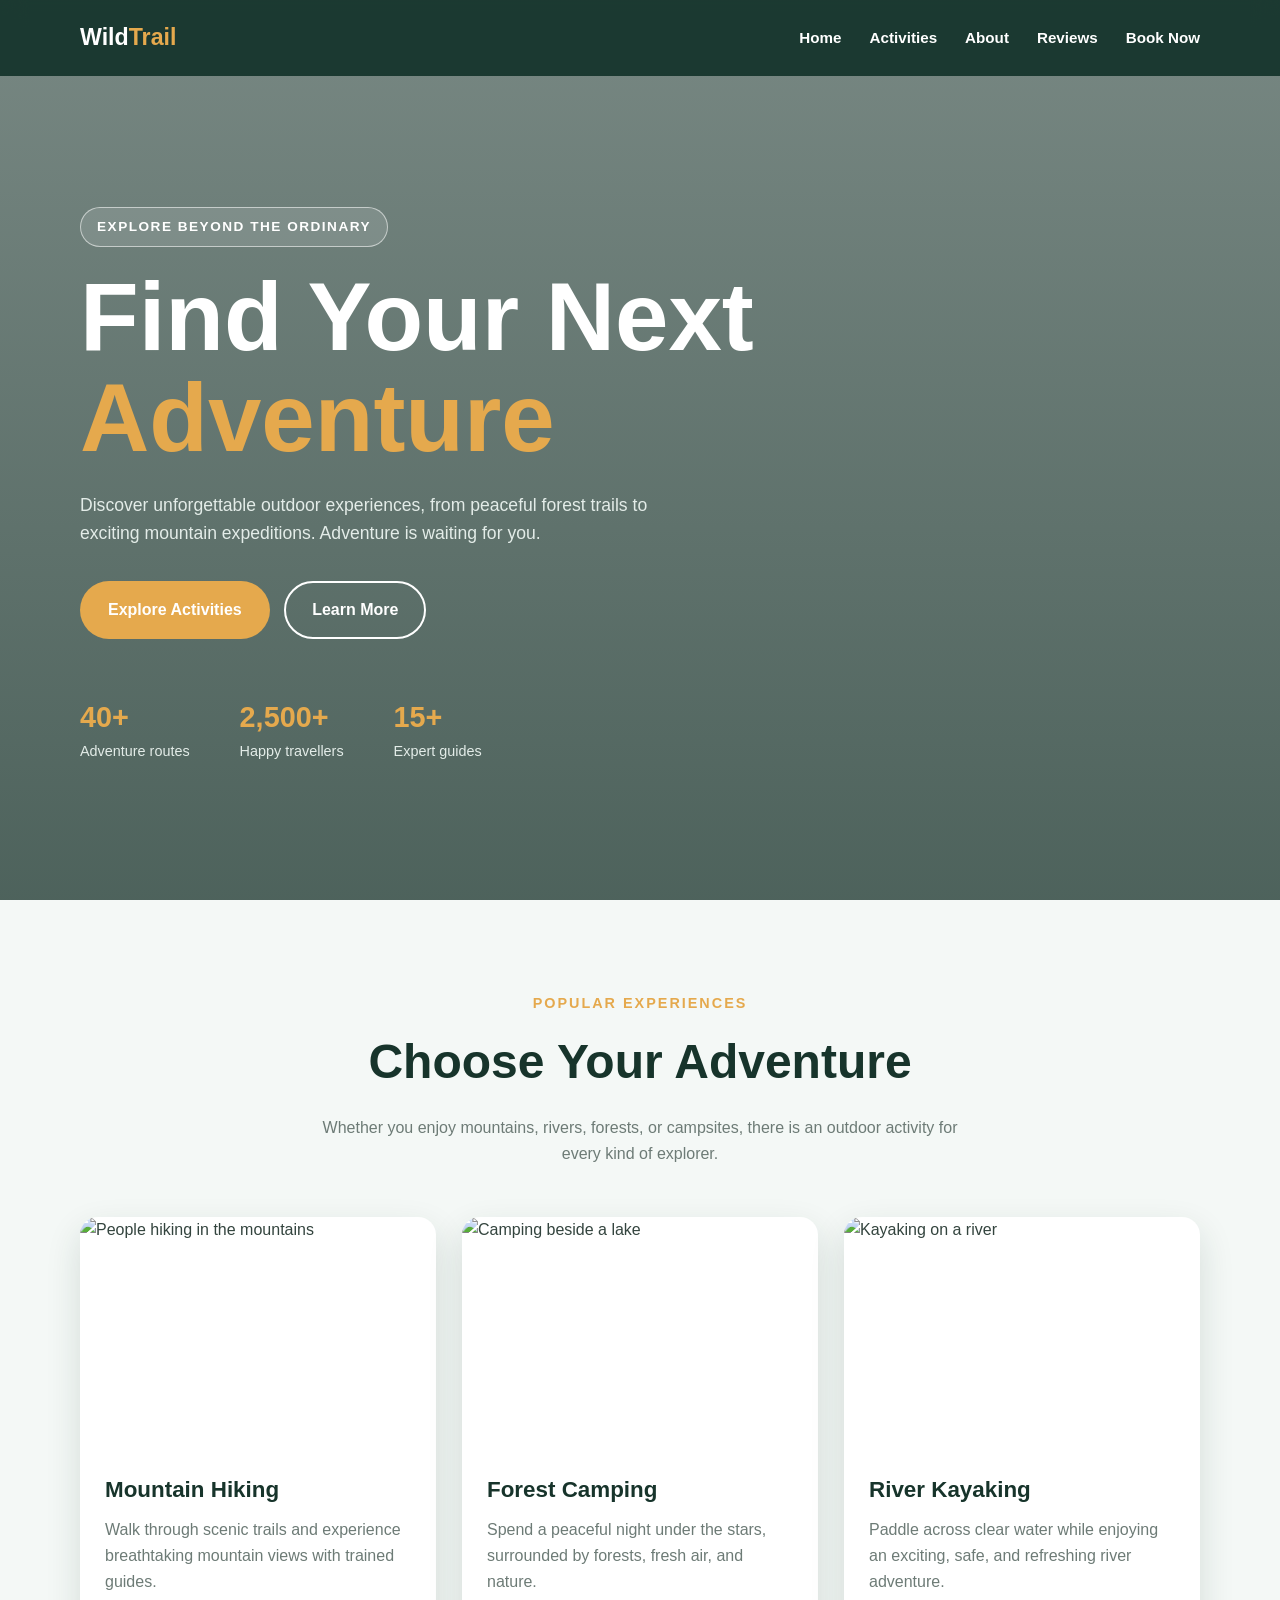
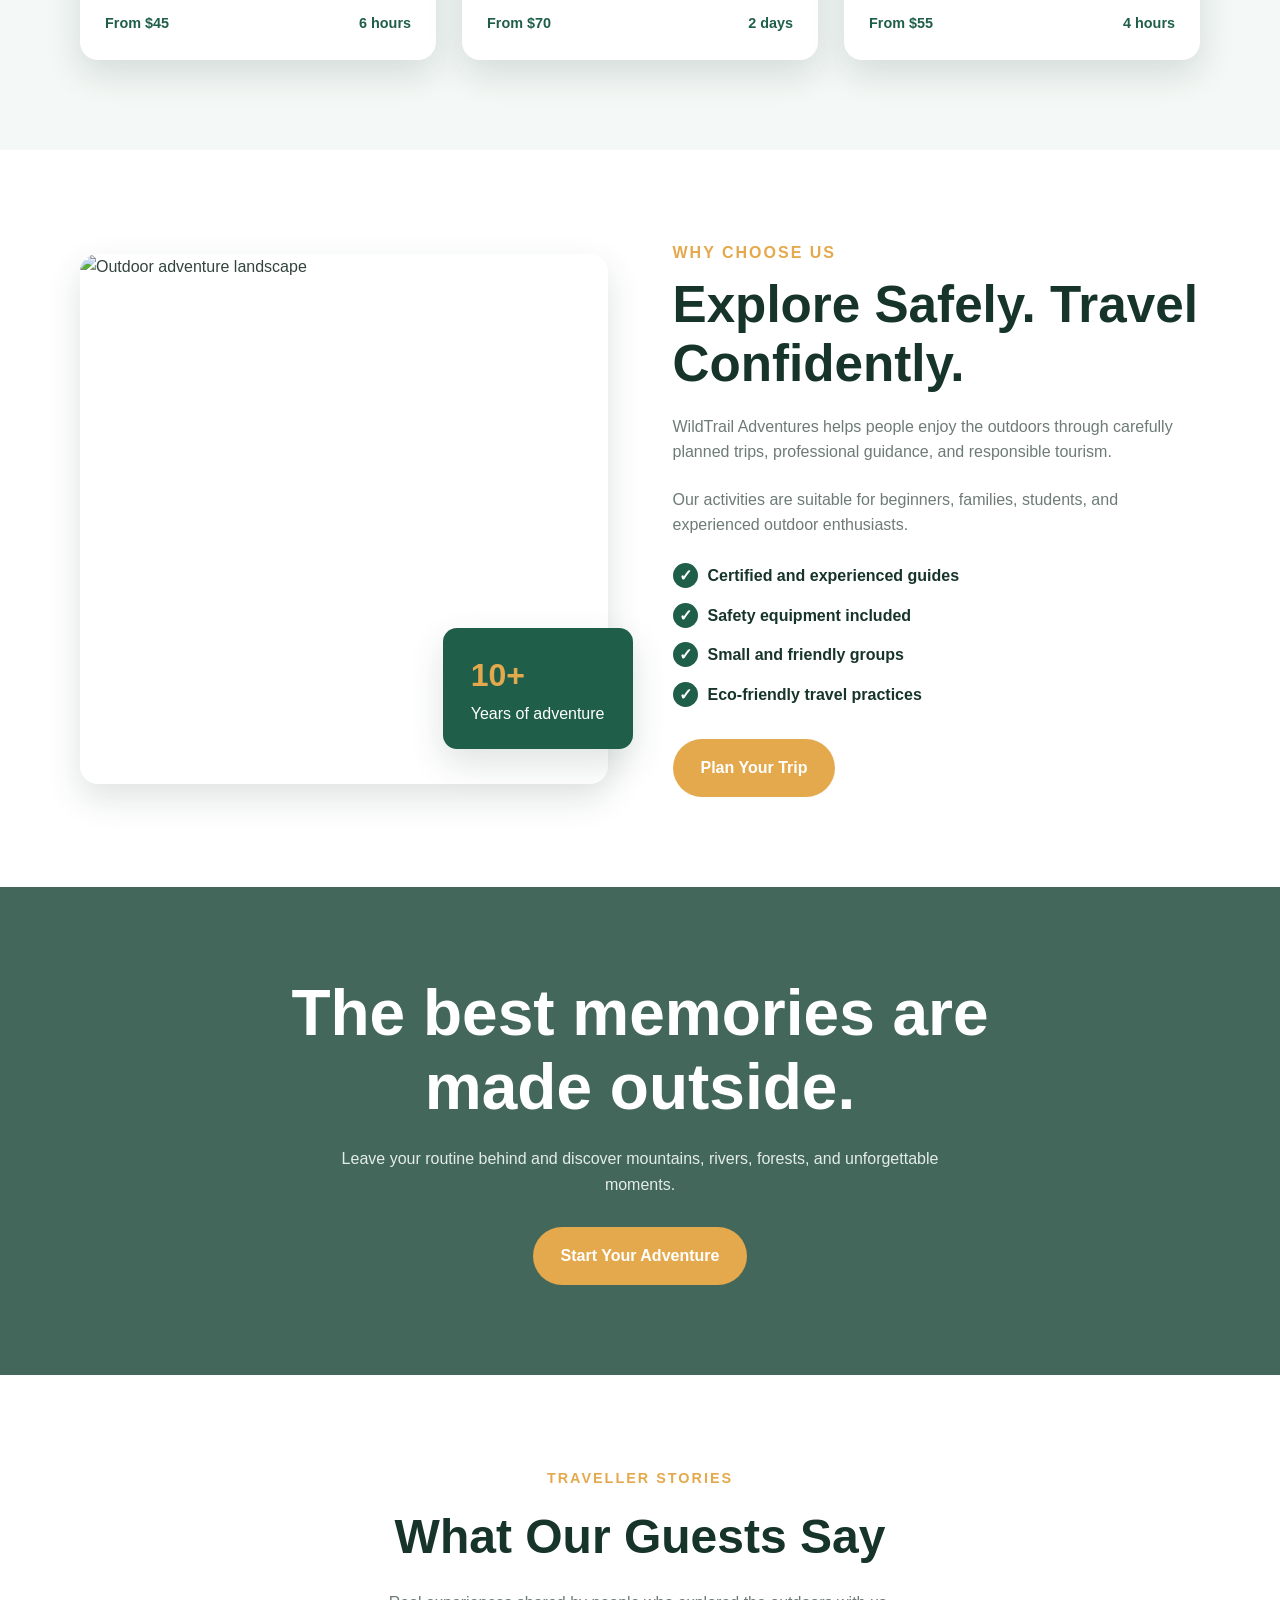
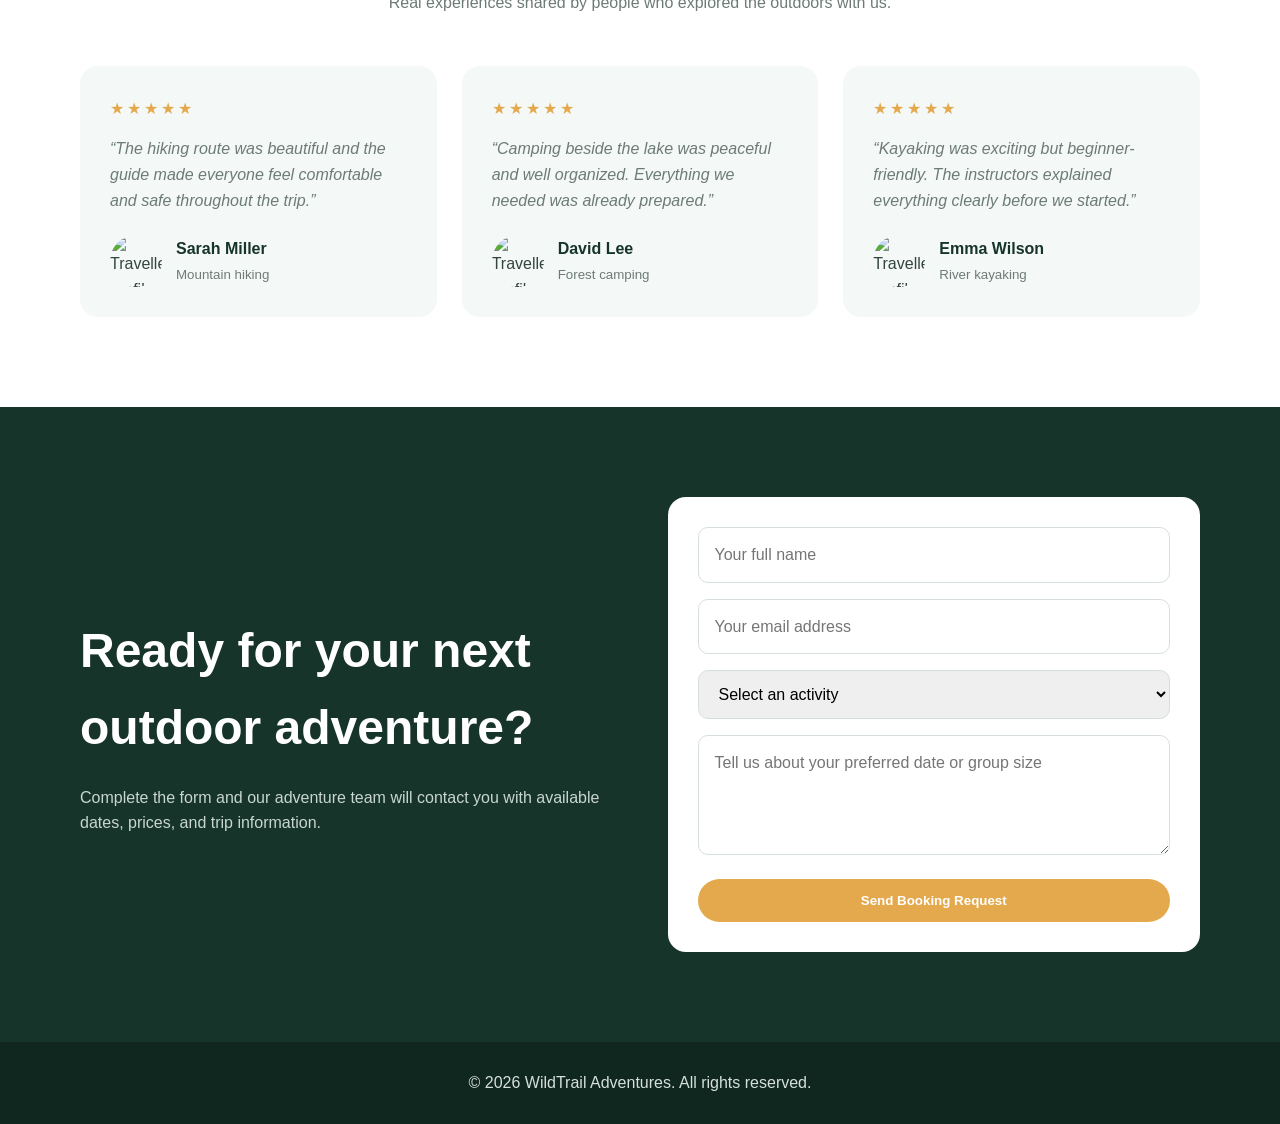
==== index.html @ 54e39a25 "Landing Page" ====
<!DOCTYPE html>
<html lang="en">
<head>
  <meta charset="UTF-8" />
  <meta name="viewport" content="width=device-width, initial-scale=1.0" />

  <title>WildTrail Adventures</title>

  <style>
    :root {
      --primary: #1f5f4a;
      --secondary: #e5a94d;
      --dark: #17342b;
      --light: #f4f8f6;
      --white: #ffffff;
      --text: #33443e;
      --muted: #6d7b76;
      --shadow: 0 14px 35px rgba(21, 56, 44, 0.14);
      --radius: 18px;
    }

    * {
      margin: 0;
      padding: 0;
      box-sizing: border-box;
      scroll-behavior: smooth;
    }

    body {
      font-family: Arial, Helvetica, sans-serif;
      color: var(--text);
      background: var(--white);
      line-height: 1.6;
    }

    img {
      width: 100%;
      display: block;
    }

    a {
      text-decoration: none;
      color: inherit;
    }

    ul {
      list-style: none;
    }

    .container {
      width: min(1120px, 90%);
      margin: auto;
    }

    .section {
      padding: 90px 0;
    }

    .section-title {
      max-width: 650px;
      margin: 0 auto 50px;
      text-align: center;
    }

    .section-title span {
      color: var(--secondary);
      font-size: 0.9rem;
      font-weight: 700;
      letter-spacing: 2px;
      text-transform: uppercase;
    }

    .section-title h2 {
      margin-top: 8px;
      font-size: clamp(2rem, 4vw, 3rem);
      color: var(--dark);
    }

    .section-title p {
      margin-top: 15px;
      color: var(--muted);
    }

    .btn {
      display: inline-block;
      padding: 14px 26px;
      border-radius: 50px;
      font-weight: 700;
      transition: 0.3s ease;
      border: 2px solid transparent;
      cursor: pointer;
    }

    .btn-primary {
      color: var(--white);
      background: var(--secondary);
    }

    .btn-primary:hover {
      background: #cf9138;
      transform: translateY(-3px);
    }

    .btn-outline {
      margin-left: 10px;
      color: var(--white);
      border-color: var(--white);
    }

    .btn-outline:hover {
      color: var(--dark);
      background: var(--white);
      transform: translateY(-3px);
    }

    /* Header */

    header {
      position: fixed;
      top: 0;
      width: 100%;
      z-index: 1000;
      background: rgba(15, 47, 38, 0.88);
      backdrop-filter: blur(12px);
    }

    nav {
      min-height: 76px;
      display: flex;
      align-items: center;
      justify-content: space-between;
    }

    .logo {
      color: var(--white);
      font-size: 1.45rem;
      font-weight: 800;
    }

    .logo span {
      color: var(--secondary);
    }

    .nav-links {
      display: flex;
      align-items: center;
      gap: 28px;
    }

    .nav-links a {
      color: var(--white);
      font-weight: 600;
      font-size: 0.95rem;
      transition: 0.3s;
    }

    .nav-links a:hover {
      color: var(--secondary);
    }

    .menu-button {
      display: none;
      border: none;
      background: transparent;
      color: var(--white);
      font-size: 1.8rem;
      cursor: pointer;
    }

    /* Hero */

    .hero {
      min-height: 100vh;
      display: flex;
      align-items: center;
      color: var(--white);
      background:
        linear-gradient(rgba(9, 38, 29, 0.55), rgba(9, 38, 29, 0.72)),
        url("https://images.unsplash.com/photo-1464822759023-fed622ff2c3b?auto=format&fit=crop&w=1800&q=85")
        center / cover no-repeat;
    }

    .hero-content {
      max-width: 720px;
      padding-top: 70px;
    }

    .hero-tag {
      display: inline-block;
      margin-bottom: 20px;
      padding: 8px 16px;
      border: 1px solid rgba(255, 255, 255, 0.55);
      border-radius: 30px;
      background: rgba(255, 255, 255, 0.12);
      letter-spacing: 1.5px;
      text-transform: uppercase;
      font-size: 0.85rem;
      font-weight: 700;
    }

    .hero h1 {
      font-size: clamp(3rem, 8vw, 6rem);
      line-height: 1.05;
      margin-bottom: 22px;
    }

    .hero h1 span {
      color: var(--secondary);
    }

    .hero p {
      max-width: 610px;
      margin-bottom: 34px;
      color: #e3ece8;
      font-size: 1.1rem;
    }

    .hero-stats {
      margin-top: 55px;
      display: flex;
      gap: 50px;
      flex-wrap: wrap;
    }

    .hero-stats h3 {
      color: var(--secondary);
      font-size: 1.8rem;
    }

    .hero-stats p {
      margin: 0;
      font-size: 0.9rem;
    }

    /* Activities */

    .activities {
      background: var(--light);
    }

    .activity-grid {
      display: grid;
      grid-template-columns: repeat(3, 1fr);
      gap: 26px;
    }

    .activity-card {
      overflow: hidden;
      border-radius: var(--radius);
      background: var(--white);
      box-shadow: var(--shadow);
      transition: 0.35s ease;
    }

    .activity-card:hover {
      transform: translateY(-10px);
    }

    .activity-image {
      height: 230px;
      overflow: hidden;
    }

    .activity-image img {
      height: 100%;
      object-fit: cover;
      transition: 0.5s ease;
    }

    .activity-card:hover img {
      transform: scale(1.08);
    }

    .activity-content {
      padding: 25px;
    }

    .activity-content h3 {
      margin-bottom: 10px;
      color: var(--dark);
      font-size: 1.4rem;
    }

    .activity-content p {
      color: var(--muted);
    }

    .activity-meta {
      margin-top: 18px;
      display: flex;
      justify-content: space-between;
      color: var(--primary);
      font-weight: 700;
      font-size: 0.9rem;
    }

    /* About */

    .about-grid {
      display: grid;
      grid-template-columns: 1fr 1fr;
      gap: 65px;
      align-items: center;
    }

    .about-image {
      position: relative;
    }

    .about-image img {
      height: 530px;
      object-fit: cover;
      border-radius: var(--radius);
      box-shadow: var(--shadow);
    }

    .experience-box {
      position: absolute;
      right: -25px;
      bottom: 35px;
      padding: 22px 28px;
      border-radius: 14px;
      color: var(--white);
      background: var(--primary);
      box-shadow: var(--shadow);
    }

    .experience-box strong {
      display: block;
      font-size: 2rem;
      color: var(--secondary);
    }

    .about-content span {
      color: var(--secondary);
      font-weight: 800;
      letter-spacing: 2px;
      text-transform: uppercase;
    }

    .about-content h2 {
      margin: 10px 0 20px;
      color: var(--dark);
      font-size: clamp(2rem, 4vw, 3.2rem);
      line-height: 1.15;
    }

    .about-content p {
      margin-bottom: 22px;
      color: var(--muted);
    }

    .feature-list {
      margin: 25px 0 32px;
      display: grid;
      gap: 14px;
    }

    .feature-list li {
      font-weight: 700;
      color: var(--dark);
    }

    .feature-list li::before {
      content: "✓";
      display: inline-grid;
      place-items: center;
      width: 25px;
      height: 25px;
      margin-right: 10px;
      border-radius: 50%;
      color: var(--white);
      background: var(--primary);
    }

    /* Banner */

    .banner {
      padding: 90px 0;
      text-align: center;
      color: var(--white);
      background:
        linear-gradient(rgba(21, 65, 51, 0.8), rgba(21, 65, 51, 0.8)),
        url("https://images.unsplash.com/photo-1500530855697-b586d89ba3ee?auto=format&fit=crop&w=1800&q=85")
        center / cover fixed;
    }

    .banner h2 {
      max-width: 760px;
      margin: auto;
      font-size: clamp(2.2rem, 5vw, 4rem);
      line-height: 1.15;
    }

    .banner p {
      max-width: 650px;
      margin: 22px auto 30px;
      color: #e3ece8;
    }

    /* Testimonials */

    .testimonial-grid {
      display: grid;
      grid-template-columns: repeat(3, 1fr);
      gap: 25px;
    }

    .testimonial-card {
      padding: 30px;
      border-radius: var(--radius);
      background: var(--light);
    }

    .stars {
      margin-bottom: 15px;
      color: var(--secondary);
      letter-spacing: 3px;
    }

    .testimonial-card p {
      color: var(--muted);
      font-style: italic;
    }

    .traveller {
      margin-top: 22px;
      display: flex;
      align-items: center;
      gap: 14px;
    }

    .traveller img {
      width: 52px;
      height: 52px;
      object-fit: cover;
      border-radius: 50%;
    }

    .traveller h4 {
      color: var(--dark);
    }

    .traveller small {
      color: var(--muted);
    }

    /* Contact */

    .contact {
      color: var(--white);
      background: var(--dark);
    }

    .contact-grid {
      display: grid;
      grid-template-columns: 1fr 1fr;
      gap: 55px;
      align-items: center;
    }

    .contact h2 {
      margin-bottom: 18px;
      font-size: clamp(2rem, 4vw, 3rem);
    }

    .contact p {
      color: #c8d6d0;
    }

    .contact-form {
      padding: 30px;
      border-radius: var(--radius);
      background: var(--white);
    }

    .form-group {
      margin-bottom: 16px;
    }

    .form-group input,
    .form-group select,
    .form-group textarea {
      width: 100%;
      padding: 14px 16px;
      border: 1px solid #d7dfdc;
      border-radius: 10px;
      outline: none;
      font: inherit;
    }

    .form-group input:focus,
    .form-group select:focus,
    .form-group textarea:focus {
      border-color: var(--primary);
    }

    .form-group textarea {
      min-height: 120px;
      resize: vertical;
    }

    .contact-form .btn {
      width: 100%;
      border: none;
    }

    /* Footer */

    footer {
      padding: 28px 0;
      color: #d6e0dc;
      background: #10271f;
      text-align: center;
    }

    /* Responsive */

    @media (max-width: 900px) {
      .activity-grid,
      .testimonial-grid {
        grid-template-columns: repeat(2, 1fr);
      }

      .about-grid,
      .contact-grid {
        grid-template-columns: 1fr;
      }

      .about-image img {
        height: 440px;
      }

      .experience-box {
        right: 20px;
      }
    }

    @media (max-width: 700px) {
      .menu-button {
        display: block;
      }

      .nav-links {
        position: absolute;
        top: 76px;
        left: 0;
        width: 100%;
        padding: 25px;
        display: none;
        flex-direction: column;
        background: var(--dark);
      }

      .nav-links.active {
        display: flex;
      }

      .activity-grid,
      .testimonial-grid {
        grid-template-columns: 1fr;
      }

      .hero-buttons {
        display: flex;
        flex-direction: column;
        align-items: flex-start;
        gap: 12px;
      }

      .btn-outline {
        margin-left: 0;
      }

      .hero-stats {
        gap: 25px;
      }

      .section {
        padding: 70px 0;
      }
    }
  </style>
</head>

<body>

  <header>
    <nav class="container">
      <a href="#home" class="logo">Wild<span>Trail</span></a>

      <button class="menu-button" id="menuButton" aria-label="Open navigation">
        ☰
      </button>

      <ul class="nav-links" id="navLinks">
        <li><a href="#home">Home</a></li>
        <li><a href="#activities">Activities</a></li>
        <li><a href="#about">About</a></li>
        <li><a href="#reviews">Reviews</a></li>
        <li><a href="#contact">Book Now</a></li>
      </ul>
    </nav>
  </header>

  <main>

    <section class="hero" id="home">
      <div class="container">
        <div class="hero-content">

          <div class="hero-tag">Explore beyond the ordinary</div>

          <h1>
            Find Your Next
            <span>Adventure</span>
          </h1>

          <p>
            Discover unforgettable outdoor experiences, from peaceful forest
            trails to exciting mountain expeditions. Adventure is waiting for you.
          </p>

          <div class="hero-buttons">
            <a href="#activities" class="btn btn-primary">
              Explore Activities
            </a>

            <a href="#about" class="btn btn-outline">
              Learn More
            </a>
          </div>

          <div class="hero-stats">
            <div>
              <h3>40+</h3>
              <p>Adventure routes</p>
            </div>

            <div>
              <h3>2,500+</h3>
              <p>Happy travellers</p>
            </div>

            <div>
              <h3>15+</h3>
              <p>Expert guides</p>
            </div>
          </div>

        </div>
      </div>
    </section>

    <section class="section activities" id="activities">
      <div class="container">

        <div class="section-title">
          <span>Popular experiences</span>
          <h2>Choose Your Adventure</h2>
          <p>
            Whether you enjoy mountains, rivers, forests, or campsites,
            there is an outdoor activity for every kind of explorer.
          </p>
        </div>

        <div class="activity-grid">

          <article class="activity-card">
            <div class="activity-image">
              <img
                src="https://images.unsplash.com/photo-1551632811-561732d1e306?auto=format&fit=crop&w=900&q=80"
                alt="People hiking in the mountains"
              />
            </div>

            <div class="activity-content">
              <h3>Mountain Hiking</h3>
              <p>
                Walk through scenic trails and experience breathtaking
                mountain views with trained guides.
              </p>

              <div class="activity-meta">
                <span>From $45</span>
                <span>6 hours</span>
              </div>
            </div>
          </article>

          <article class="activity-card">
            <div class="activity-image">
              <img
                src="https://images.unsplash.com/photo-1445307806294-bff7f67ff225?auto=format&fit=crop&w=900&q=80"
                alt="Camping beside a lake"
              />
            </div>

            <div class="activity-content">
              <h3>Forest Camping</h3>
              <p>
                Spend a peaceful night under the stars, surrounded by
                forests, fresh air, and nature.
              </p>

              <div class="activity-meta">
                <span>From $70</span>
                <span>2 days</span>
              </div>
            </div>
          </article>

          <article class="activity-card">
            <div class="activity-image">
              <img
                src="https://images.unsplash.com/photo-1530866495561-507c9faab2ed?auto=format&fit=crop&w=900&q=80"
                alt="Kayaking on a river"
              />
            </div>

            <div class="activity-content">
              <h3>River Kayaking</h3>
              <p>
                Paddle across clear water while enjoying an exciting,
                safe, and refreshing river adventure.
              </p>

              <div class="activity-meta">
                <span>From $55</span>
                <span>4 hours</span>
              </div>
            </div>
          </article>

        </div>
      </div>
    </section>

    <section class="section" id="about">
      <div class="container about-grid">

        <div class="about-image">
          <img
            src="https://images.unsplash.com/photo-1500534314209-a25ddb2bd429?auto=format&fit=crop&w=1000&q=85"
            alt="Outdoor adventure landscape"
          />

          <div class="experience-box">
            <strong>10+</strong>
            Years of adventure
          </div>
        </div>

        <div class="about-content">
          <span>Why choose us</span>

          <h2>Explore Safely. Travel Confidently.</h2>

          <p>
            WildTrail Adventures helps people enjoy the outdoors through
            carefully planned trips, professional guidance, and responsible
            tourism.
          </p>

          <p>
            Our activities are suitable for beginners, families, students,
            and experienced outdoor enthusiasts.
          </p>

          <ul class="feature-list">
            <li>Certified and experienced guides</li>
            <li>Safety equipment included</li>
            <li>Small and friendly groups</li>
            <li>Eco-friendly travel practices</li>
          </ul>

          <a href="#contact" class="btn btn-primary">Plan Your Trip</a>
        </div>

      </div>
    </section>

    <section class="banner">
      <div class="container">
        <h2>The best memories are made outside.</h2>

        <p>
          Leave your routine behind and discover mountains, rivers,
          forests, and unforgettable moments.
        </p>

        <a href="#contact" class="btn btn-primary">
          Start Your Adventure
        </a>
      </div>
    </section>

    <section class="section" id="reviews">
      <div class="container">

        <div class="section-title">
          <span>Traveller stories</span>
          <h2>What Our Guests Say</h2>
          <p>
            Real experiences shared by people who explored the outdoors with us.
          </p>
        </div>

        <div class="testimonial-grid">

          <article class="testimonial-card">
            <div class="stars">★★★★★</div>

            <p>
              “The hiking route was beautiful and the guide made everyone
              feel comfortable and safe throughout the trip.”
            </p>

            <div class="traveller">
              <img
                src="https://images.unsplash.com/photo-1494790108377-be9c29b29330?auto=format&fit=crop&w=200&q=80"
                alt="Traveller profile"
              />

              <div>
                <h4>Sarah Miller</h4>
                <small>Mountain hiking</small>
              </div>
            </div>
          </article>

          <article class="testimonial-card">
            <div class="stars">★★★★★</div>

            <p>
              “Camping beside the lake was peaceful and well organized.
              Everything we needed was already prepared.”
            </p>

            <div class="traveller">
              <img
                src="https://images.unsplash.com/photo-1500648767791-00dcc994a43e?auto=format&fit=crop&w=200&q=80"
                alt="Traveller profile"
              />

              <div>
                <h4>David Lee</h4>
                <small>Forest camping</small>
              </div>
            </div>
          </article>

          <article class="testimonial-card">
            <div class="stars">★★★★★</div>

            <p>
              “Kayaking was exciting but beginner-friendly. The instructors
              explained everything clearly before we started.”
            </p>

            <div class="traveller">
              <img
                src="https://images.unsplash.com/photo-1534528741775-53994a69daeb?auto=format&fit=crop&w=200&q=80"
                alt="Traveller profile"
              />

              <div>
                <h4>Emma Wilson</h4>
                <small>River kayaking</small>
              </div>
            </div>
          </article>

        </div>
      </div>
    </section>

    <section class="section contact" id="contact">
      <div class="container contact-grid">

        <div>
          <h2>Ready for your next outdoor adventure?</h2>

          <p>
            Complete the form and our adventure team will contact you
            with available dates, prices, and trip information.
          </p>
        </div>

        <form class="contact-form" id="bookingForm">

          <div class="form-group">
            <input
              type="text"
              id="name"
              placeholder="Your full name"
              required
            />
          </div>

          <div class="form-group">
            <input
              type="email"
              id="email"
              placeholder="Your email address"
              required
            />
          </div>

          <div class="form-group">
            <select id="activity" required>
              <option value="">Select an activity</option>
              <option value="Mountain Hiking">Mountain Hiking</option>
              <option value="Forest Camping">Forest Camping</option>
              <option value="River Kayaking">River Kayaking</option>
            </select>
          </div>

          <div class="form-group">
            <textarea
              id="message"
              placeholder="Tell us about your preferred date or group size"
            ></textarea>
          </div>

          <button type="submit" class="btn btn-primary">
            Send Booking Request
          </button>

        </form>
      </div>
    </section>

  </main>

  <footer>
    <div class="container">
      <p>
        © 2026 WildTrail Adventures. All rights reserved.
      </p>
    </div>
  </footer>

  <script>
    const menuButton = document.getElementById("menuButton");
    const navLinks = document.getElementById("navLinks");
    const bookingForm = document.getElementById("bookingForm");

    menuButton.addEventListener("click", () => {
      navLinks.classList.toggle("active");
    });

    document.querySelectorAll(".nav-links a").forEach((link) => {
      link.addEventListener("click", () => {
        navLinks.classList.remove("active");
      });
    });

    bookingForm.addEventListener("submit", (event) => {
      event.preventDefault();

      const name = document.getElementById("name").value.trim();
      const activity = document.getElementById("activity").value;

      alert(
        `Thank you, ${name}! Your request for ${activity} has been received.`
      );

      bookingForm.reset();
    });
  </script>

</body>
</html>
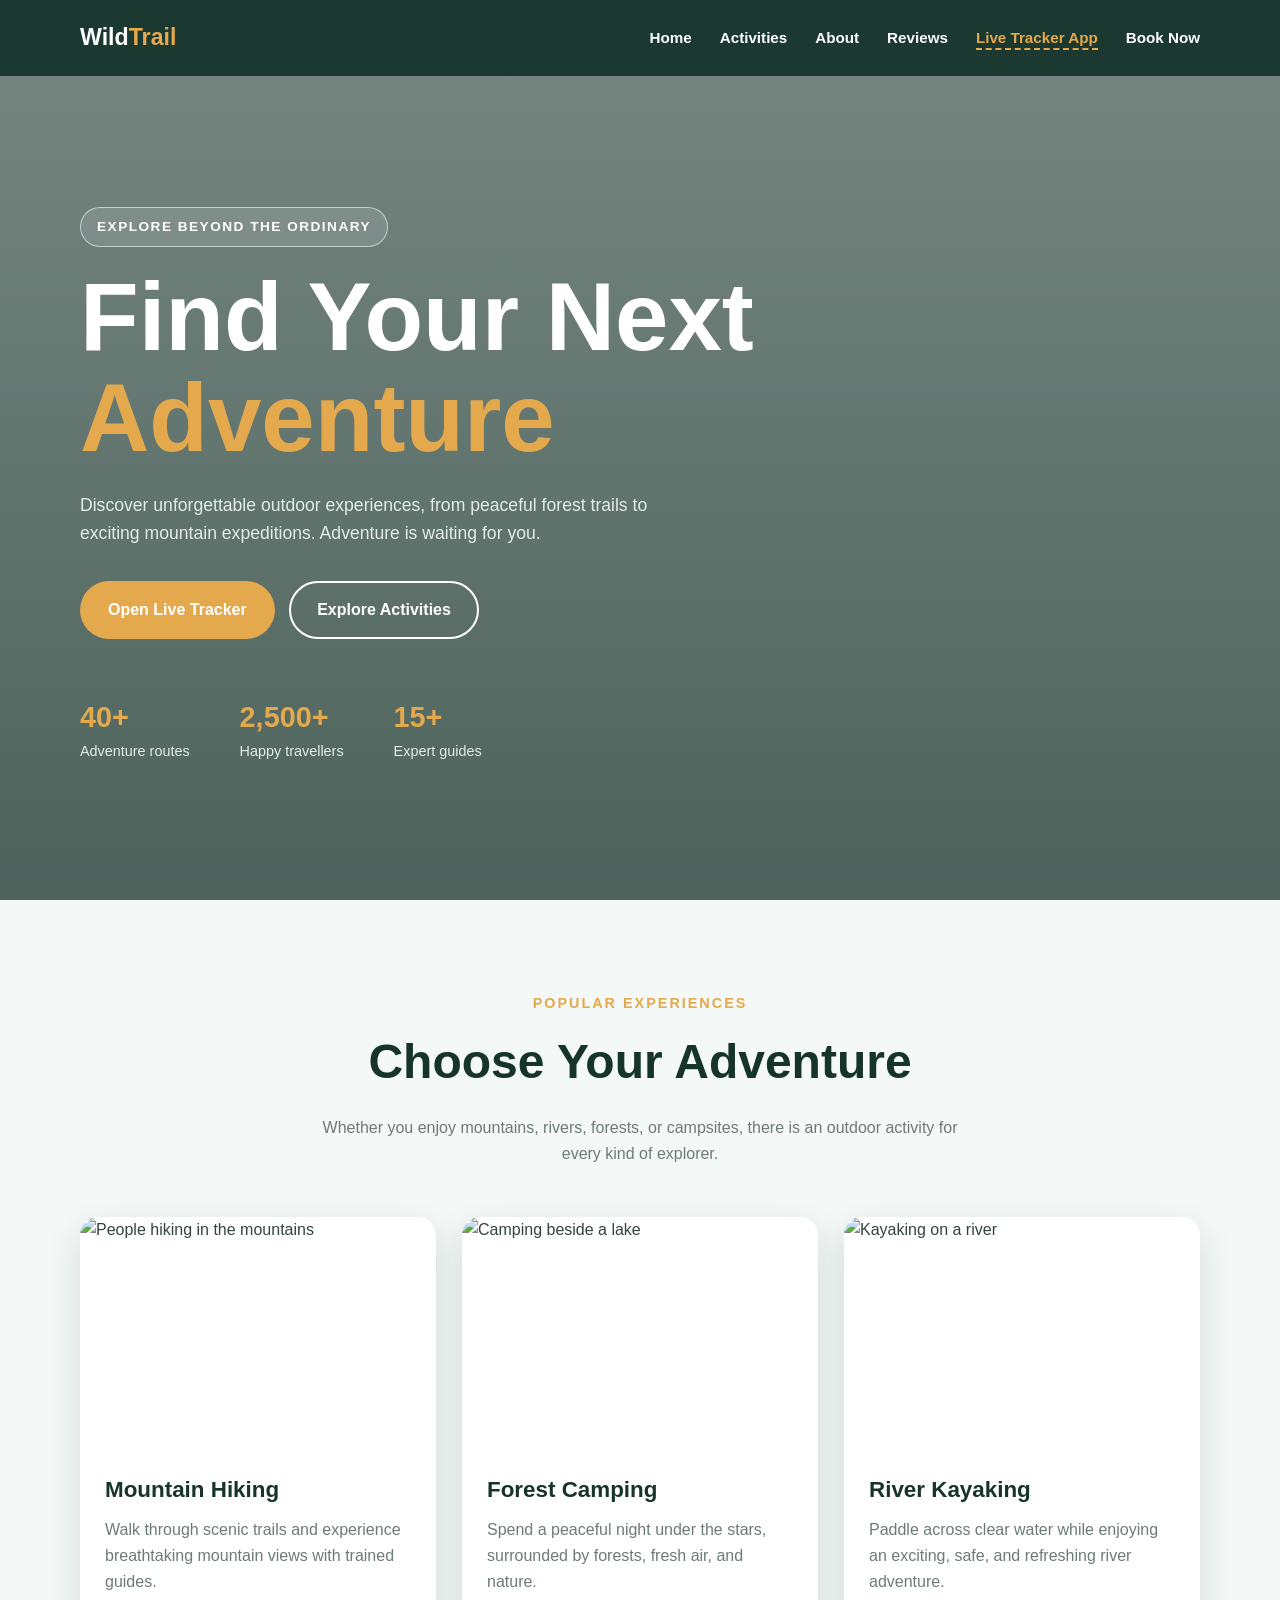
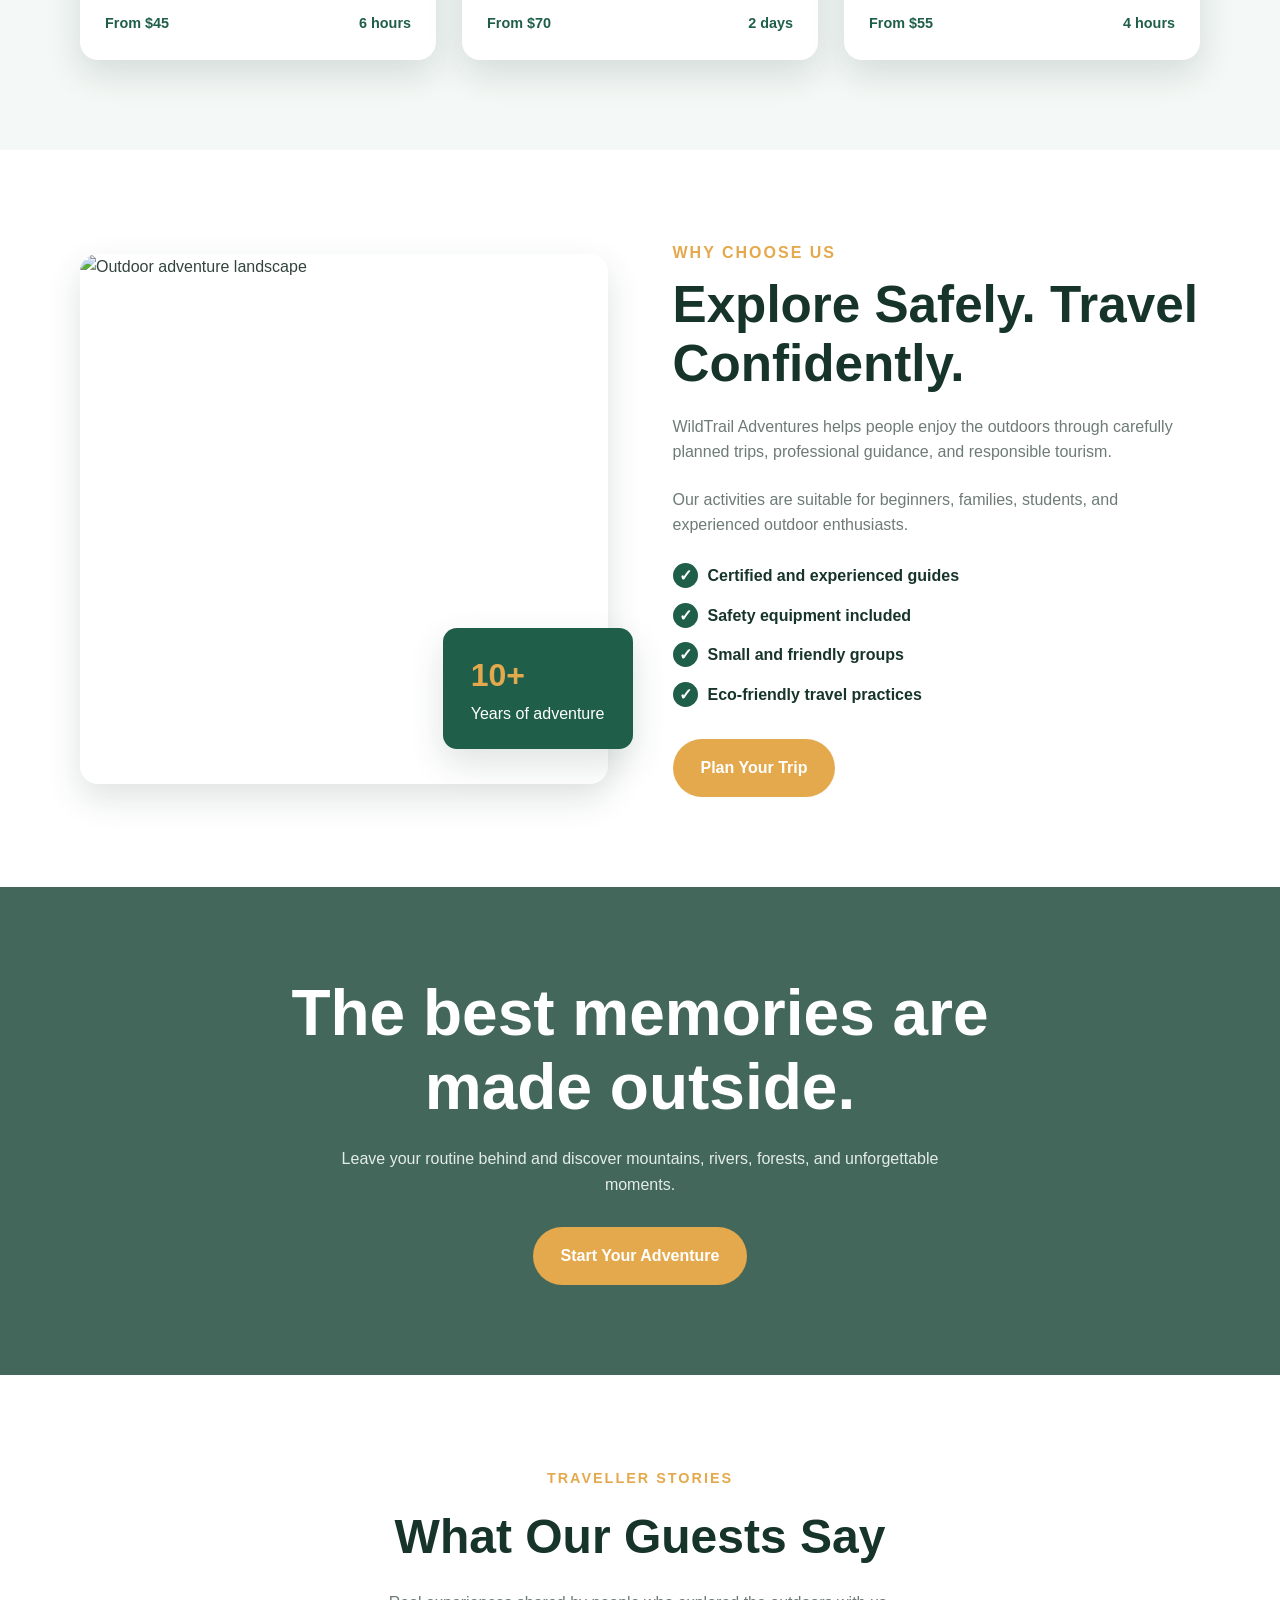
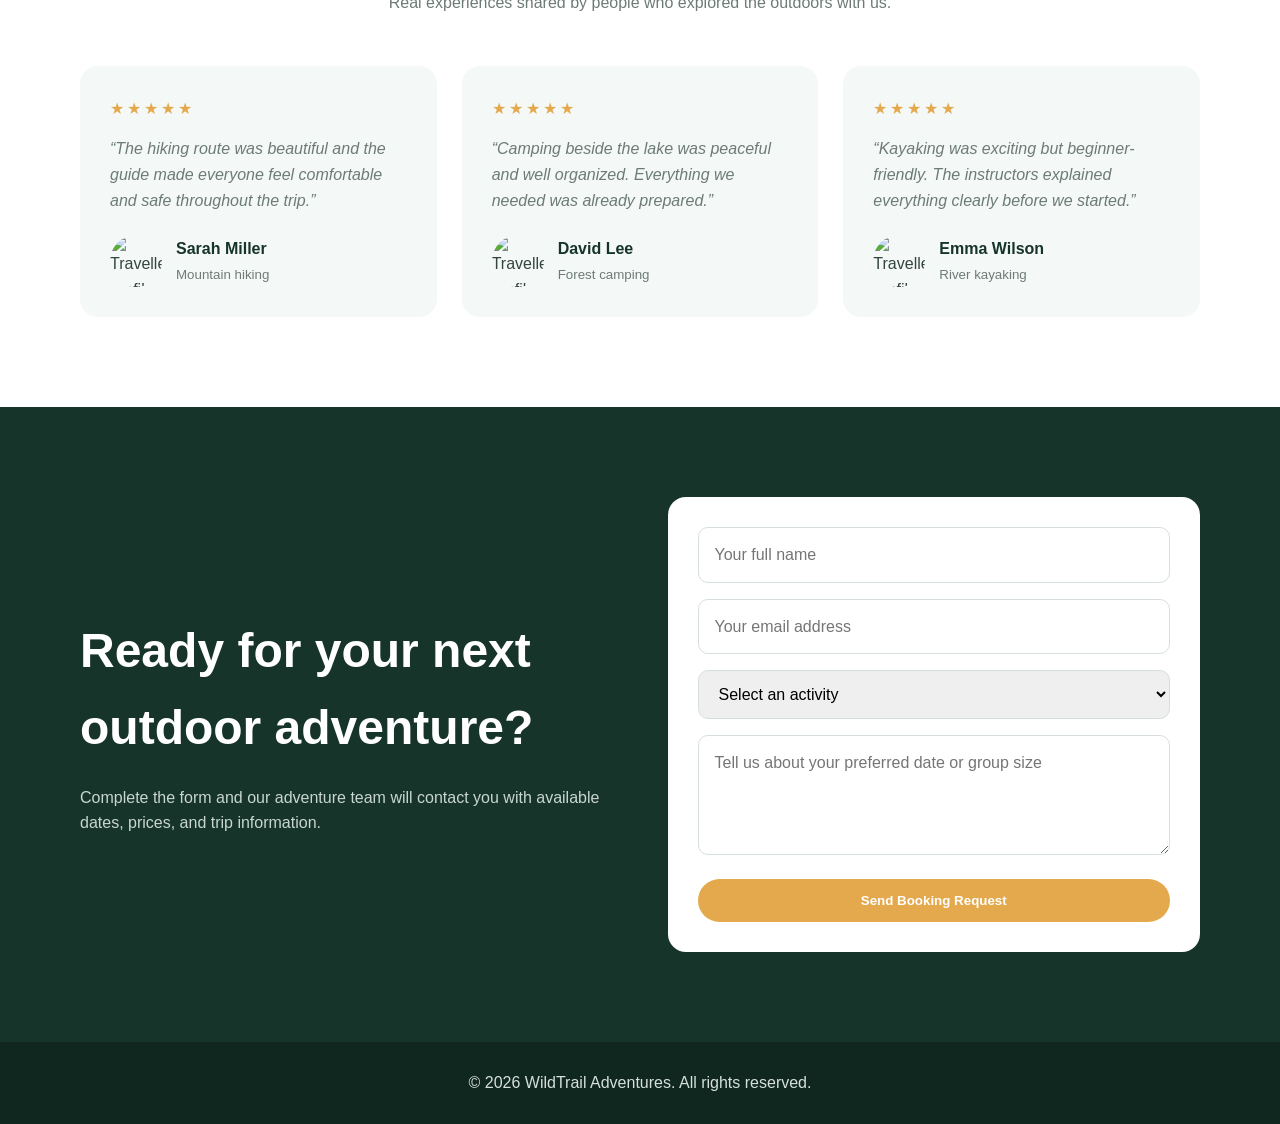
==== commit b240eb8e: "add hiking trail tracker app" ====
--- a/index.html
+++ b/index.html
@@ -598,6 +598,7 @@
         <li><a href="#activities">Activities</a></li>
         <li><a href="#about">About</a></li>
         <li><a href="#reviews">Reviews</a></li>
+        <li><a href="tracker.html" style="color: var(--secondary); font-weight: 700; border-bottom: 2px dashed var(--secondary); padding-bottom: 2px;">Live Tracker App</a></li>
         <li><a href="#contact">Book Now</a></li>
       </ul>
     </nav>
@@ -622,12 +623,12 @@
           </p>
 
           <div class="hero-buttons">
-            <a href="#activities" class="btn btn-primary">
+            <a href="tracker.html" class="btn btn-primary">
+              Open Live Tracker
+            </a>
+
+            <a href="#activities" class="btn btn-outline">
               Explore Activities
-            </a>
-
-            <a href="#about" class="btn btn-outline">
-              Learn More
             </a>
           </div>
 
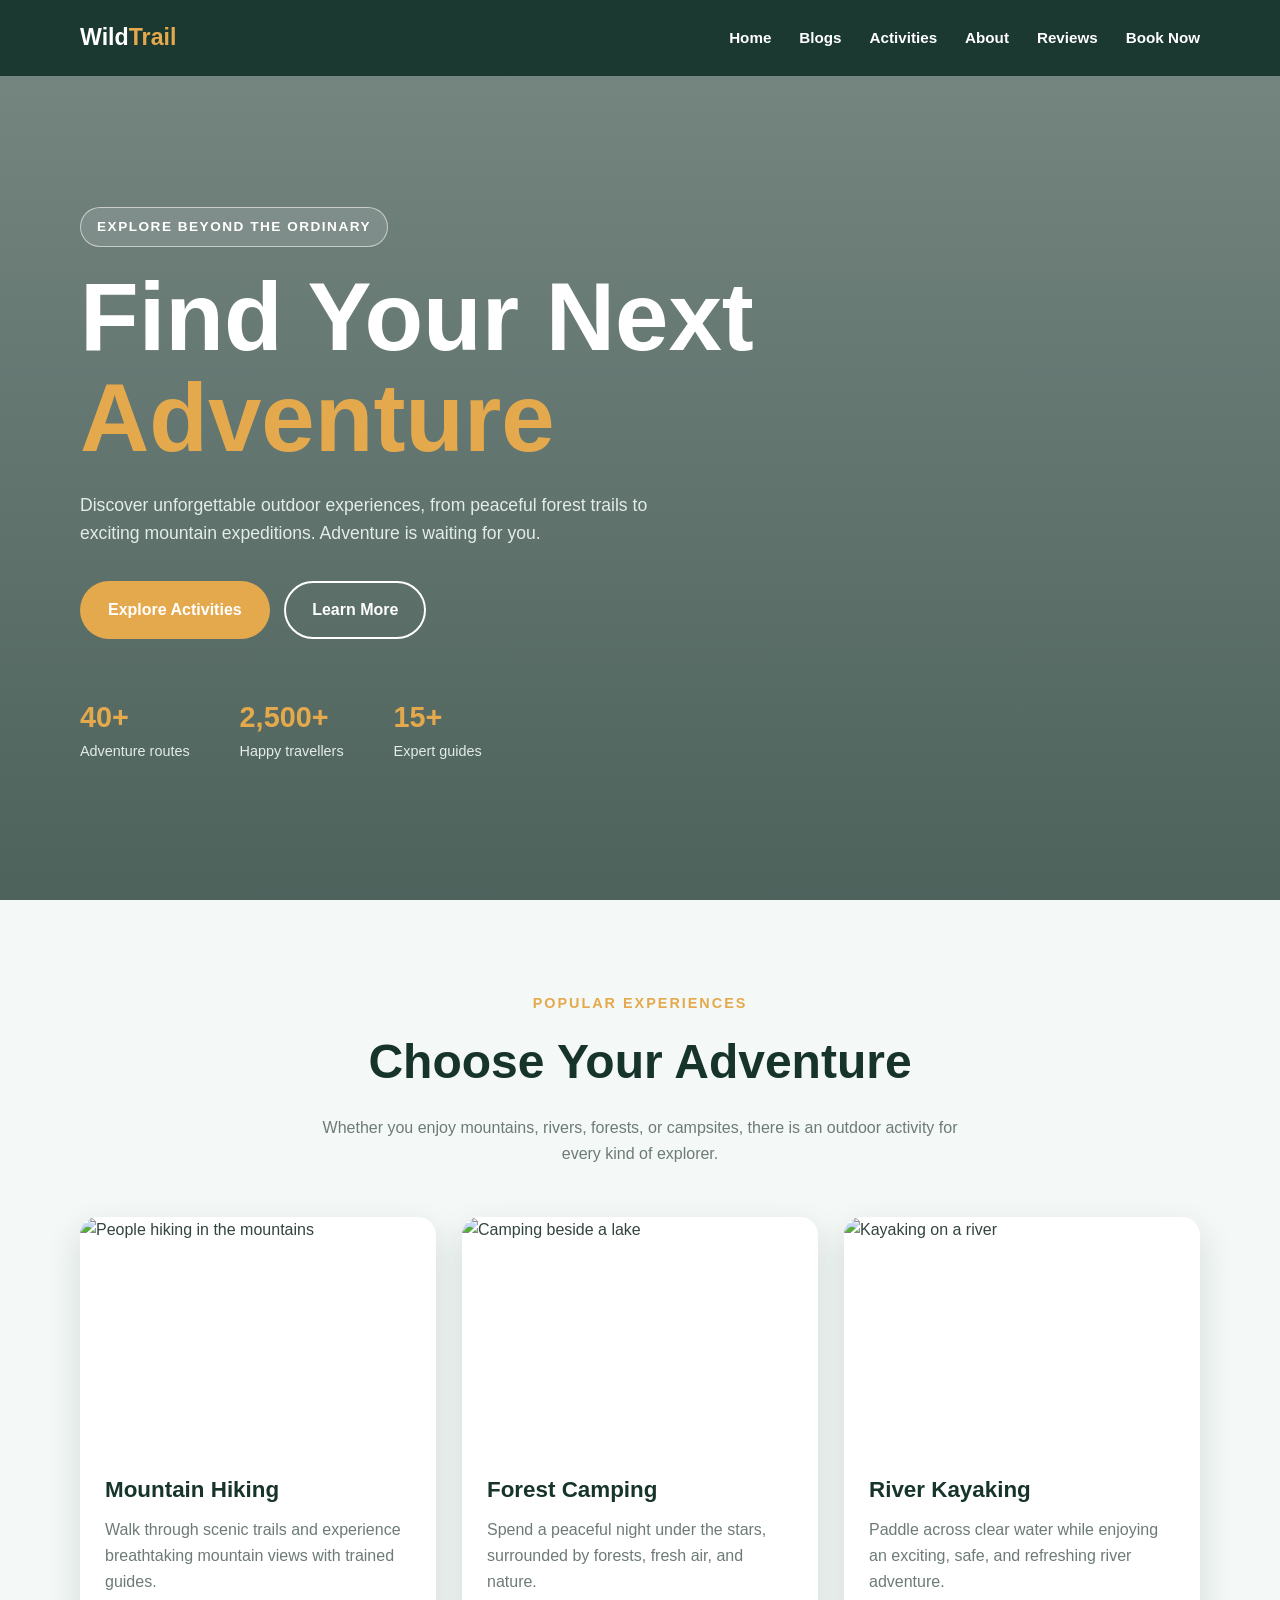
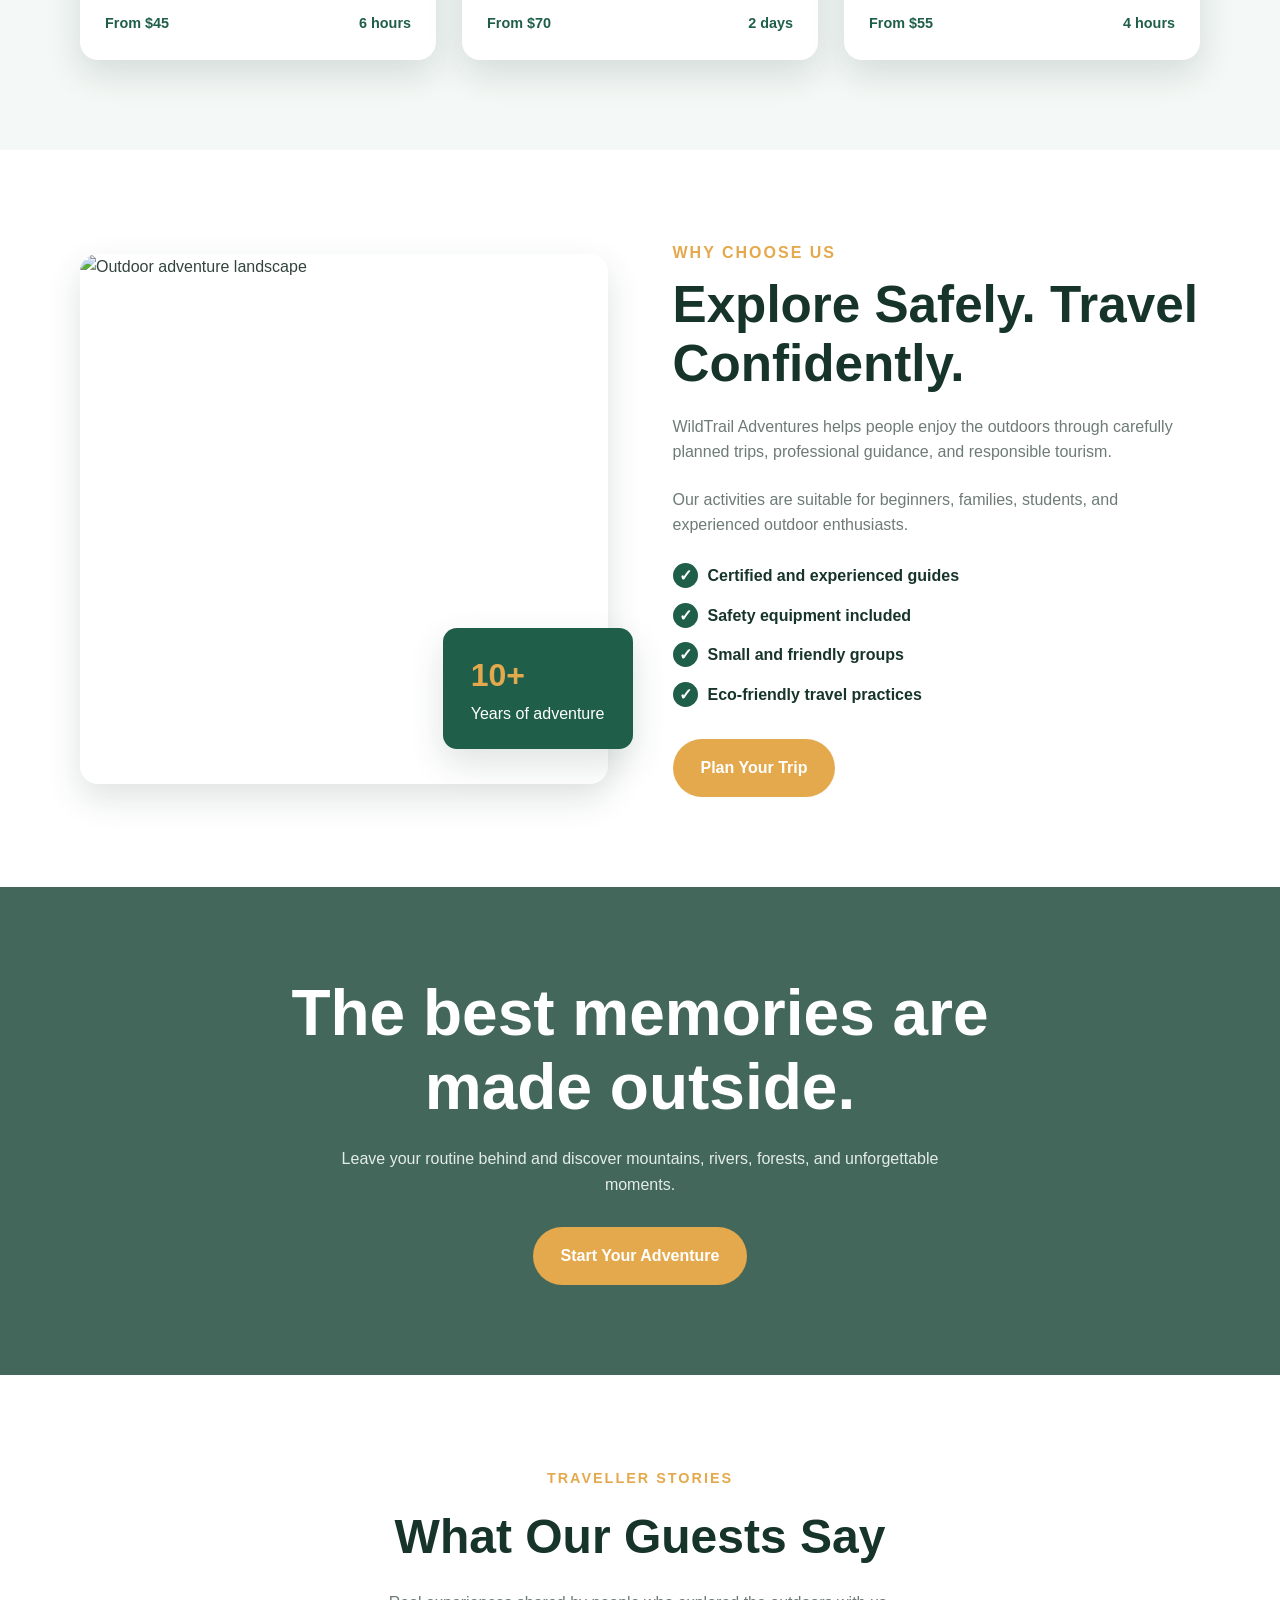
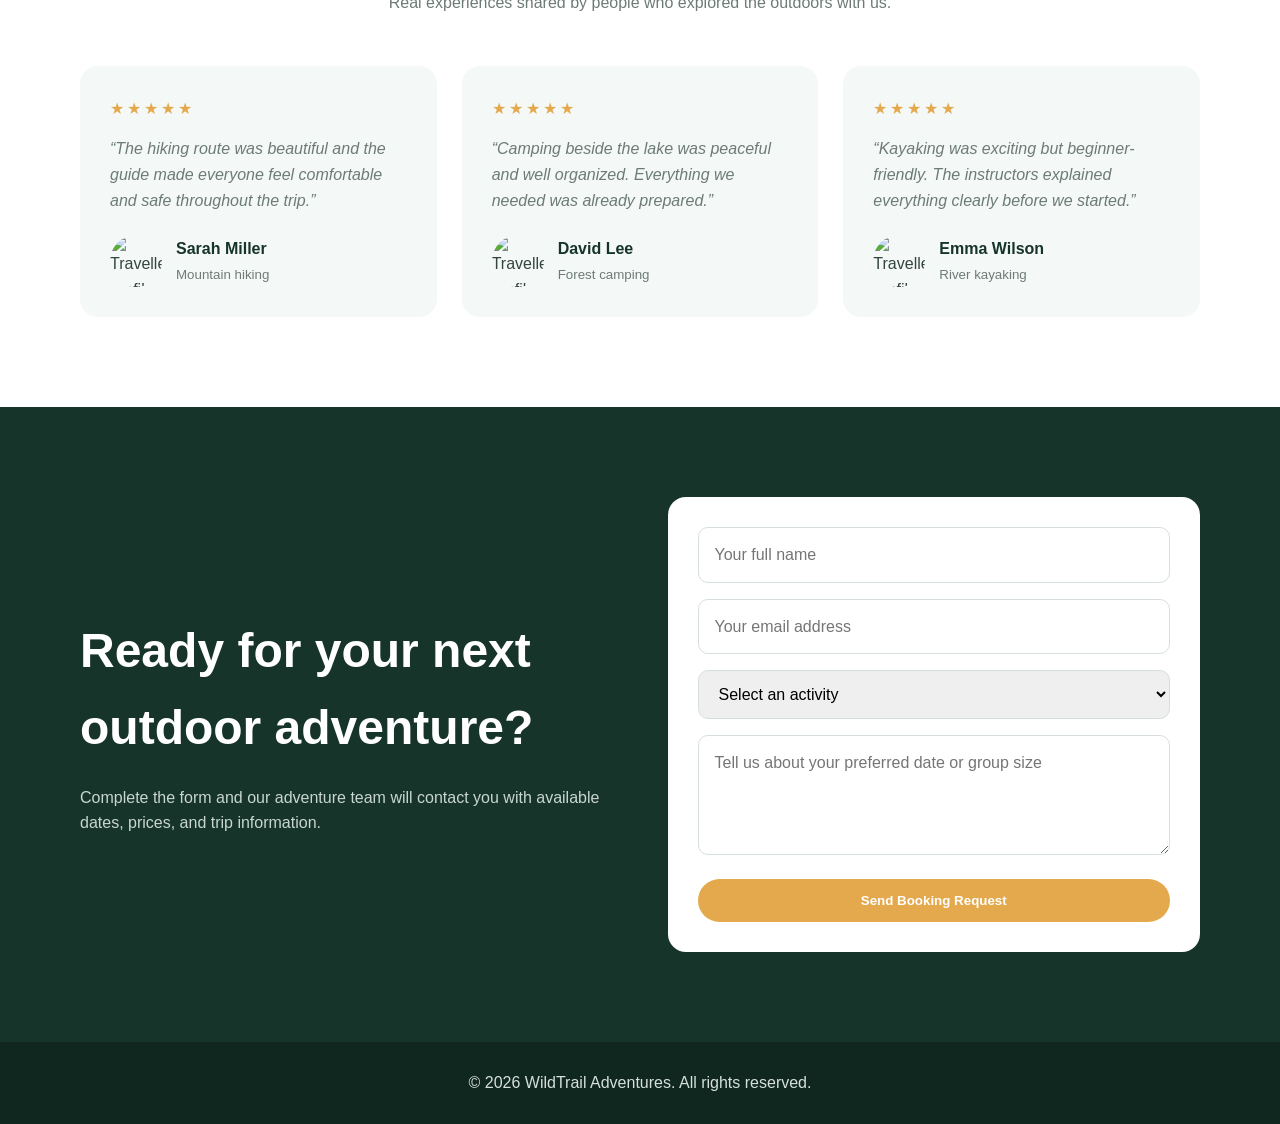
==== commit 7797f7eb: "Add blogs page and navigation link" ====
--- a/index.html
+++ b/index.html
@@ -595,10 +595,10 @@
 
       <ul class="nav-links" id="navLinks">
         <li><a href="#home">Home</a></li>
+        <li><a href="blogs.html">Blogs</a></li>
         <li><a href="#activities">Activities</a></li>
         <li><a href="#about">About</a></li>
         <li><a href="#reviews">Reviews</a></li>
-        <li><a href="tracker.html" style="color: var(--secondary); font-weight: 700; border-bottom: 2px dashed var(--secondary); padding-bottom: 2px;">Live Tracker App</a></li>
         <li><a href="#contact">Book Now</a></li>
       </ul>
     </nav>
@@ -623,12 +623,12 @@
           </p>
 
           <div class="hero-buttons">
-            <a href="tracker.html" class="btn btn-primary">
-              Open Live Tracker
+            <a href="#activities" class="btn btn-primary">
+              Explore Activities
             </a>
 
-            <a href="#activities" class="btn btn-outline">
-              Explore Activities
+            <a href="#about" class="btn btn-outline">
+              Learn More
             </a>
           </div>
 
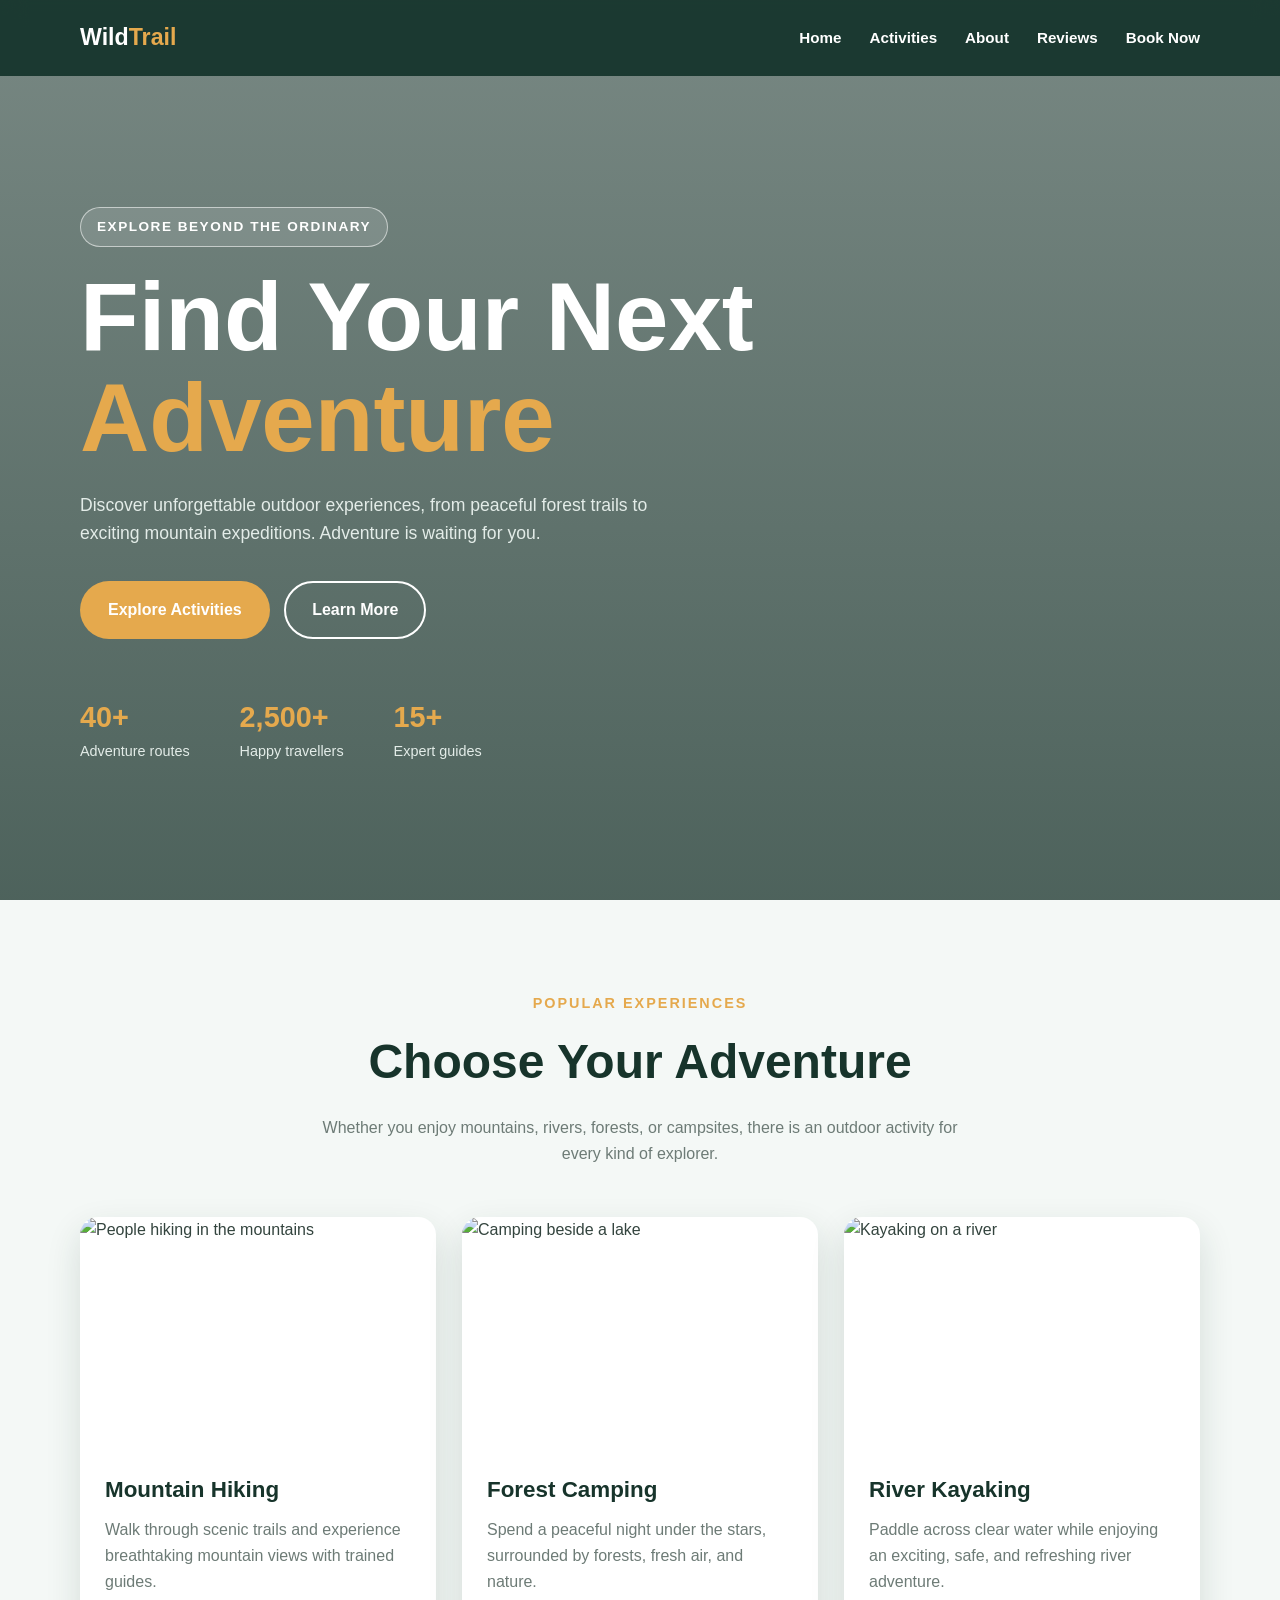
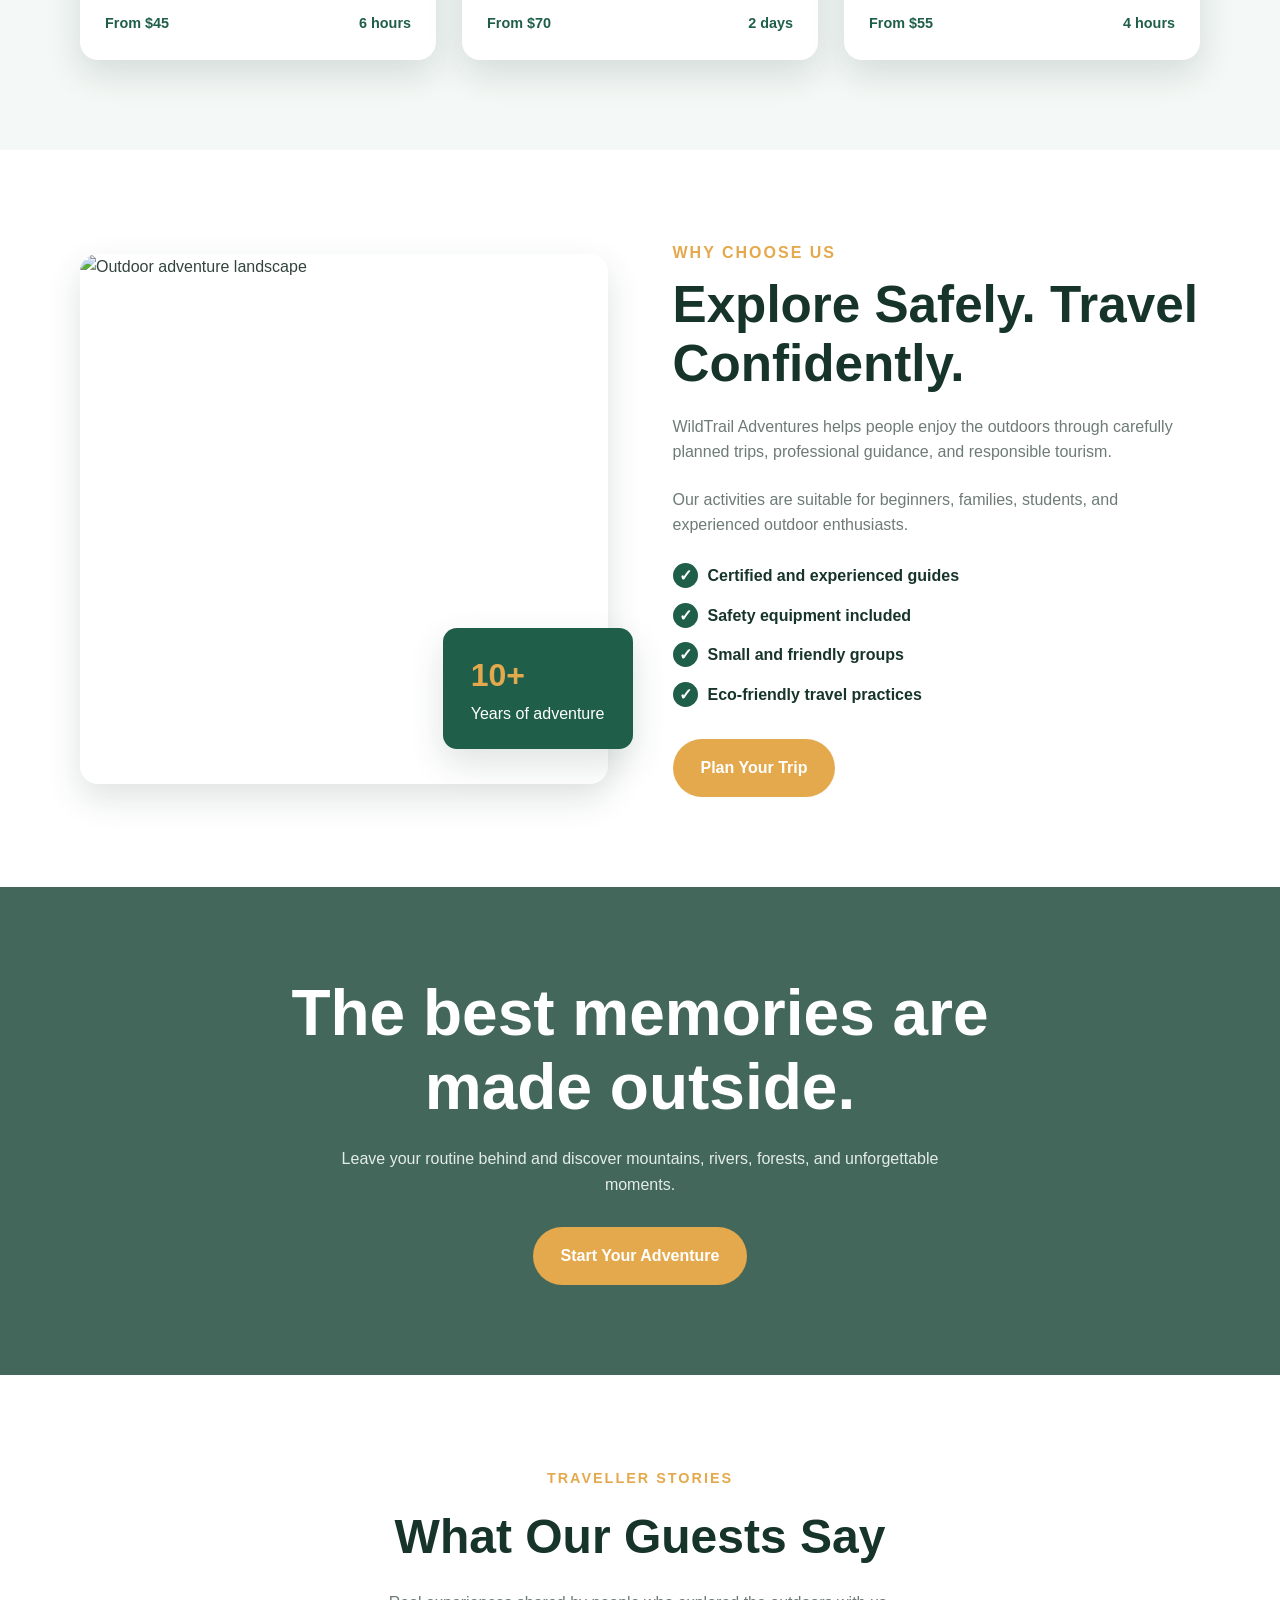
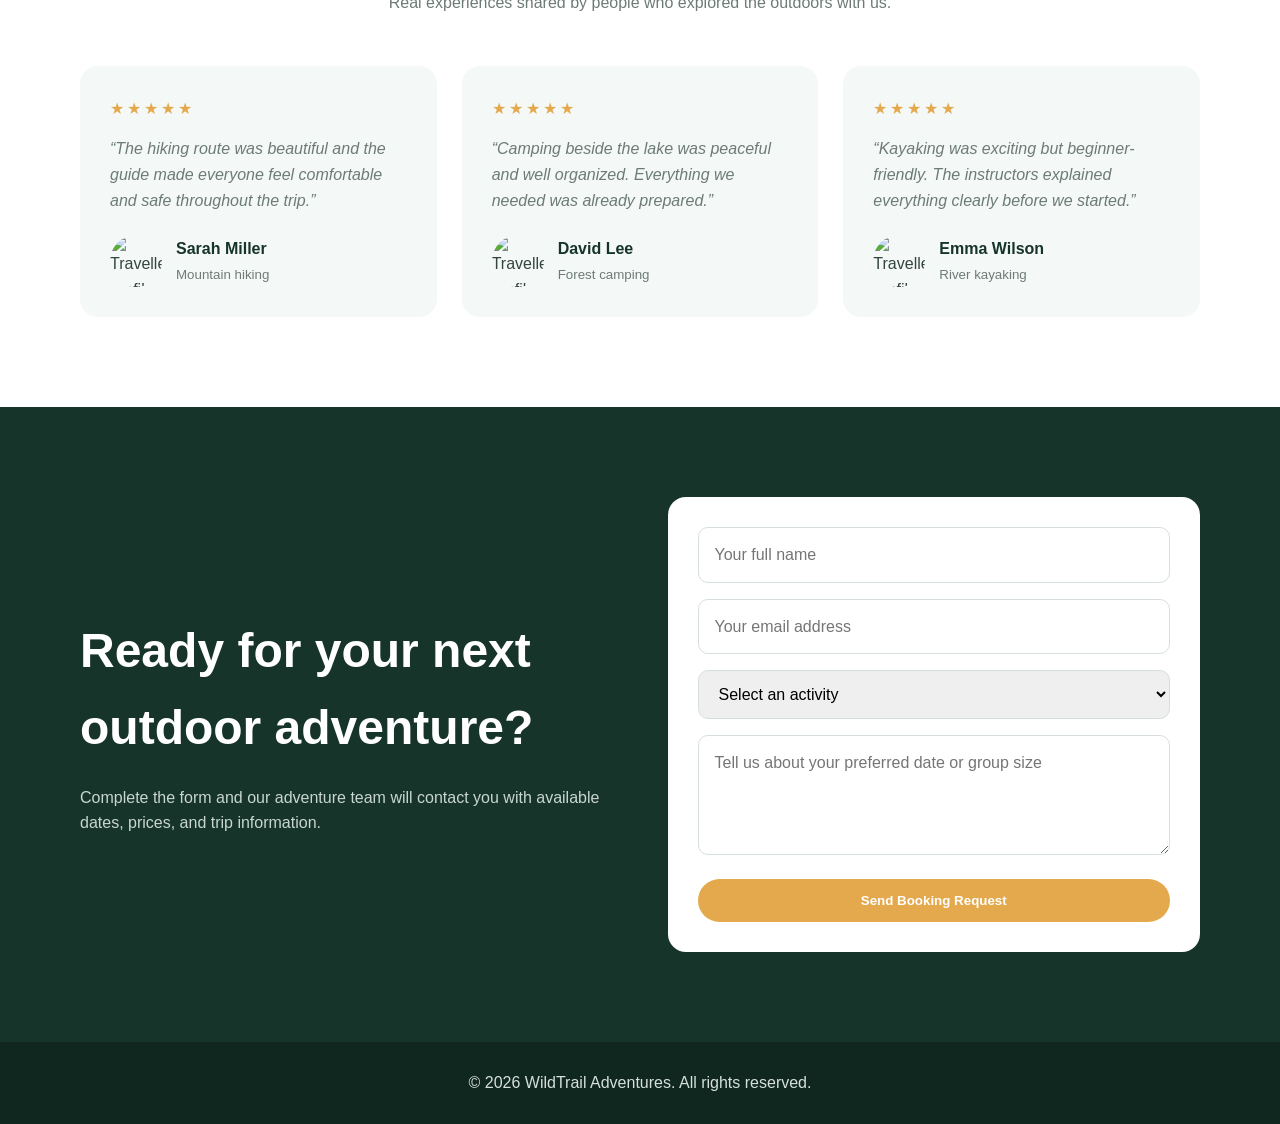
==== commit d89ea73a: "Merge pull request #1 from Sitashma01/gallery Gallery Added" ====
--- a/index.html
+++ b/index.html
@@ -595,7 +595,6 @@
 
       <ul class="nav-links" id="navLinks">
         <li><a href="#home">Home</a></li>
-        <li><a href="blogs.html">Blogs</a></li>
         <li><a href="#activities">Activities</a></li>
         <li><a href="#about">About</a></li>
         <li><a href="#reviews">Reviews</a></li>
@@ -972,4 +971,5 @@
   </script>
 
 </body>
-</html>+</html>
+
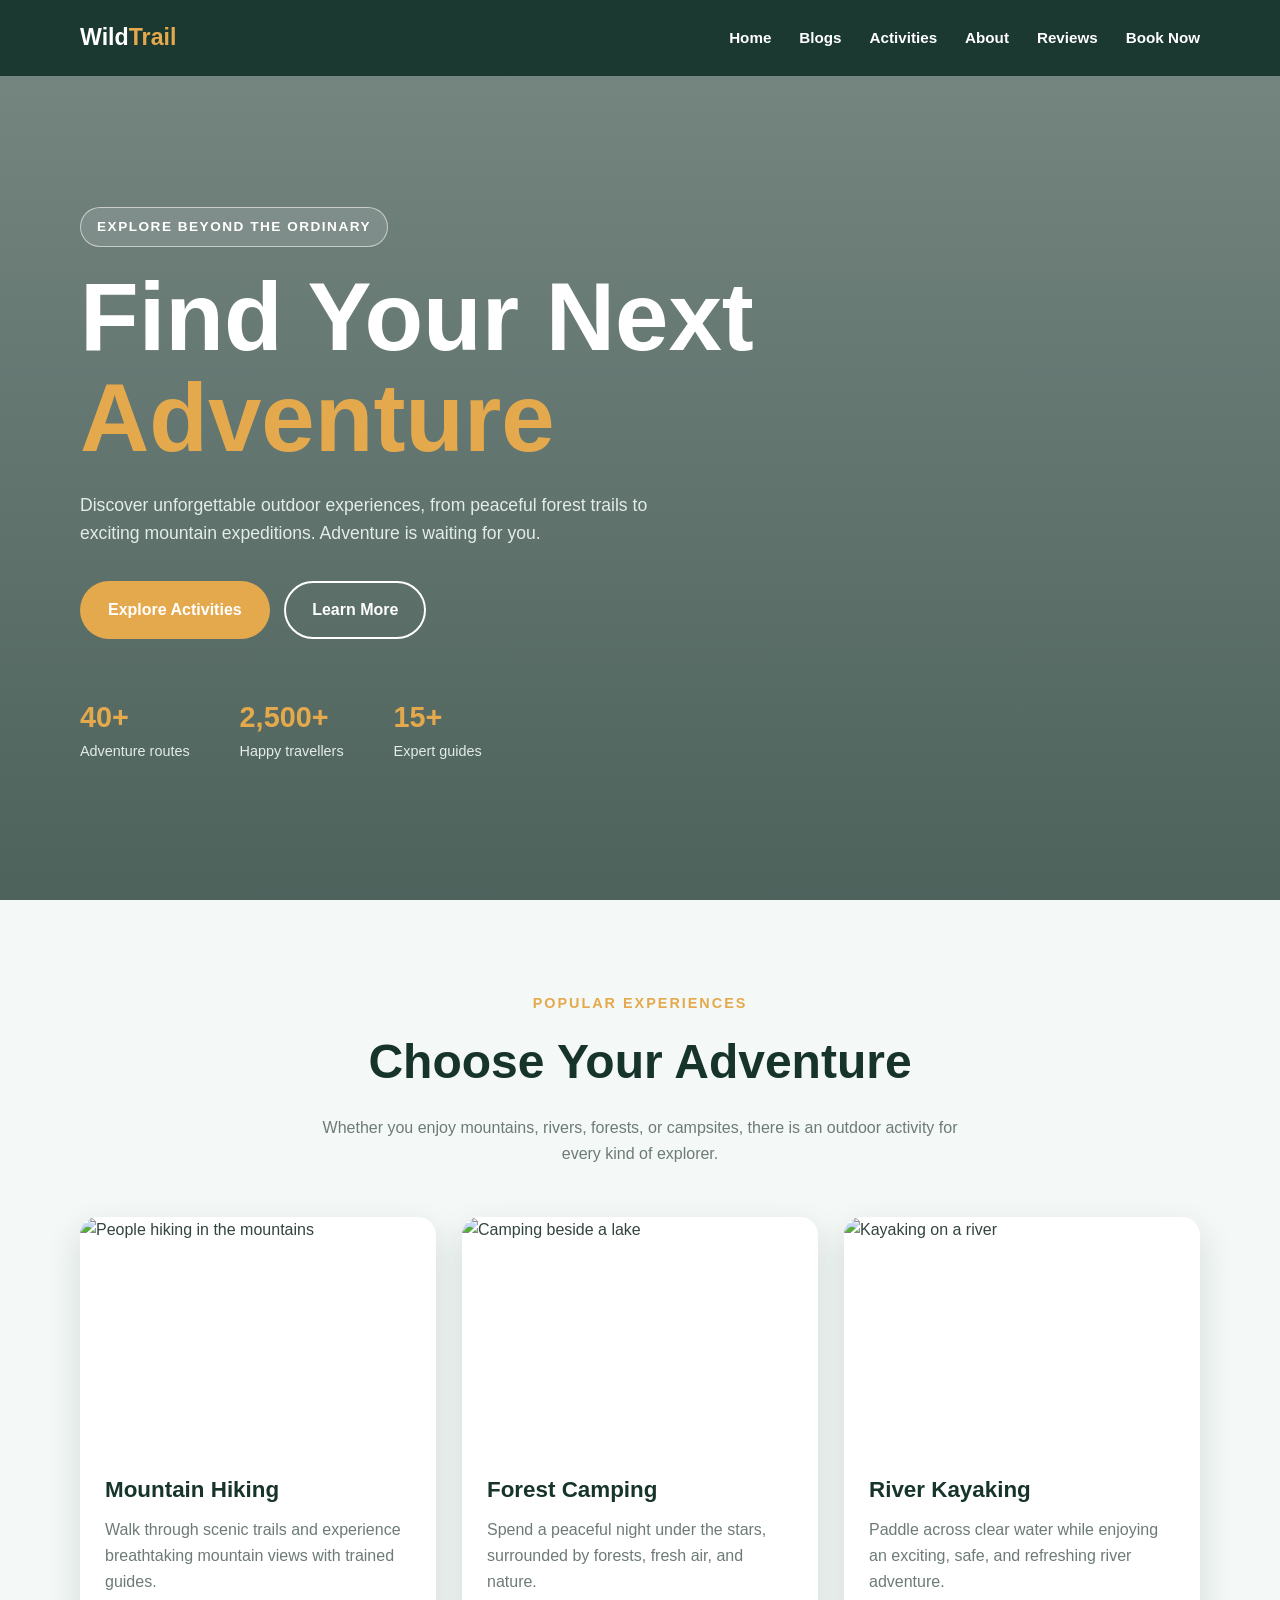
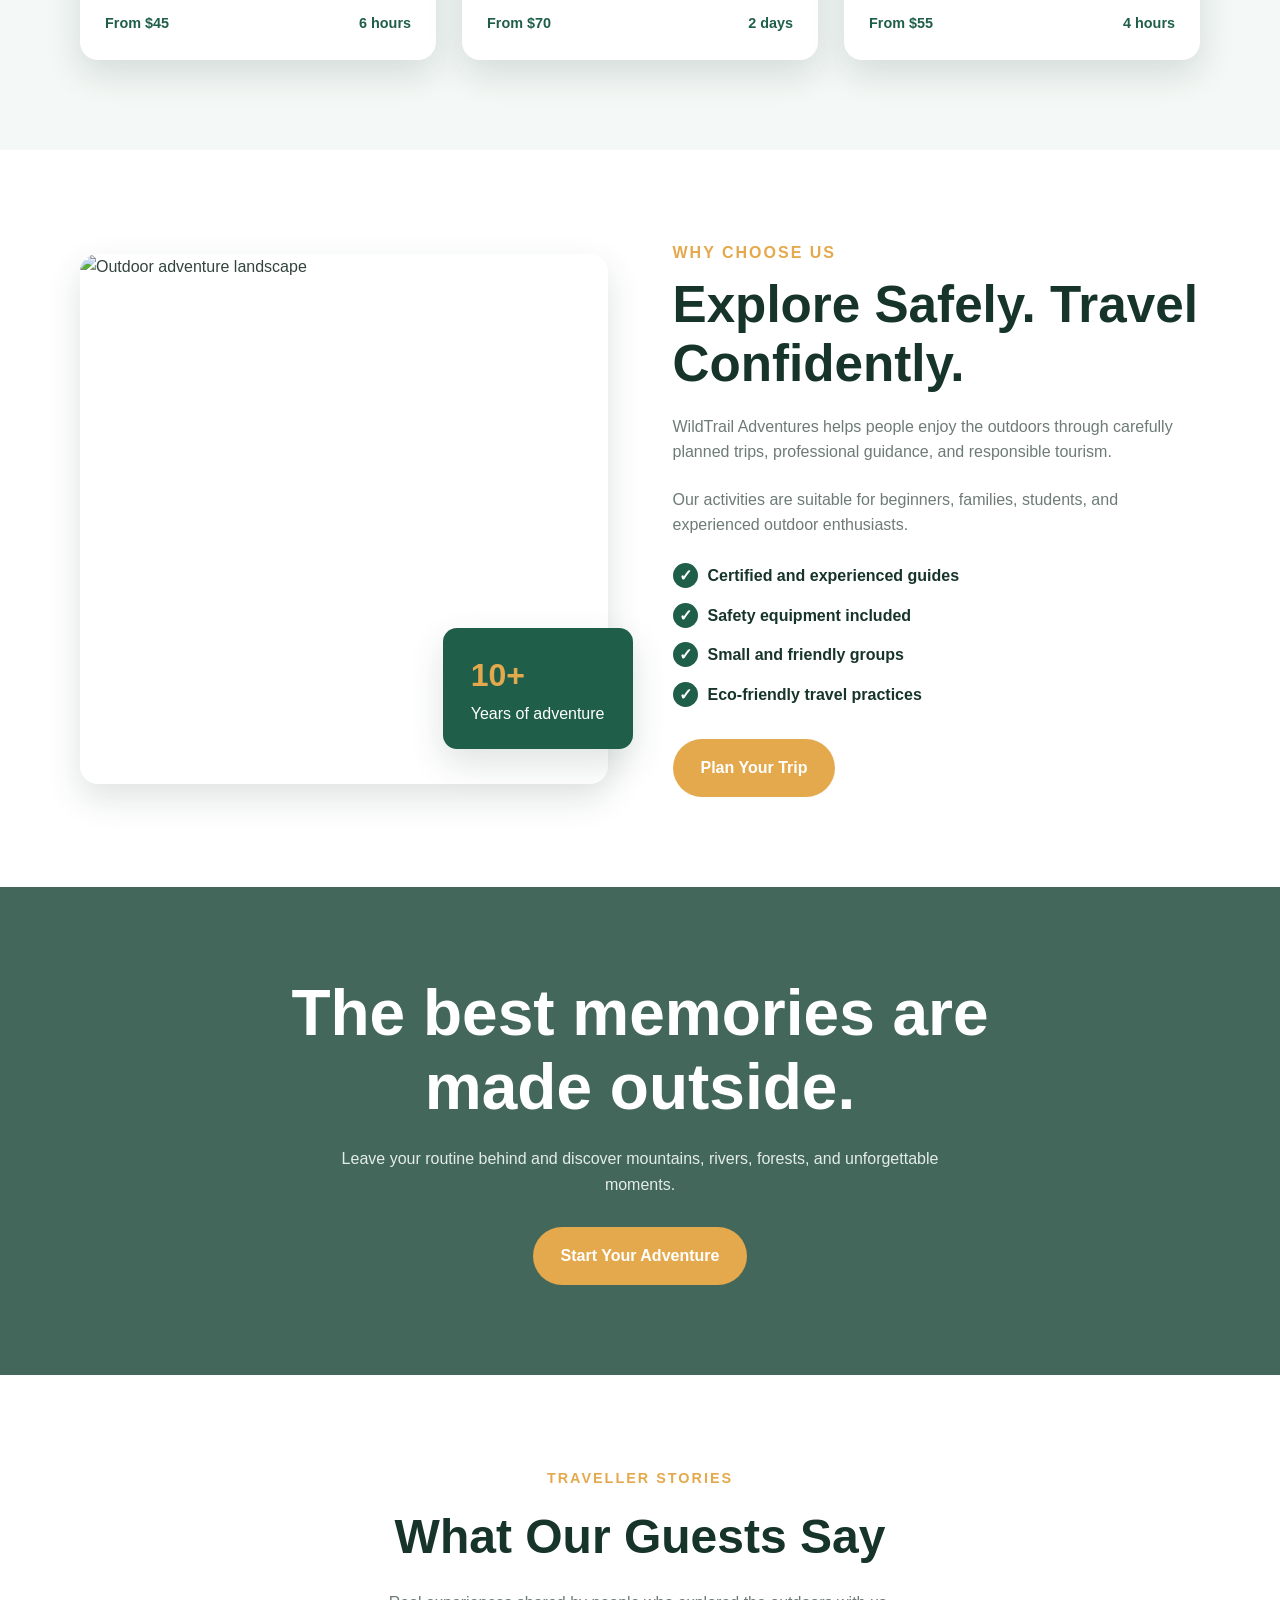
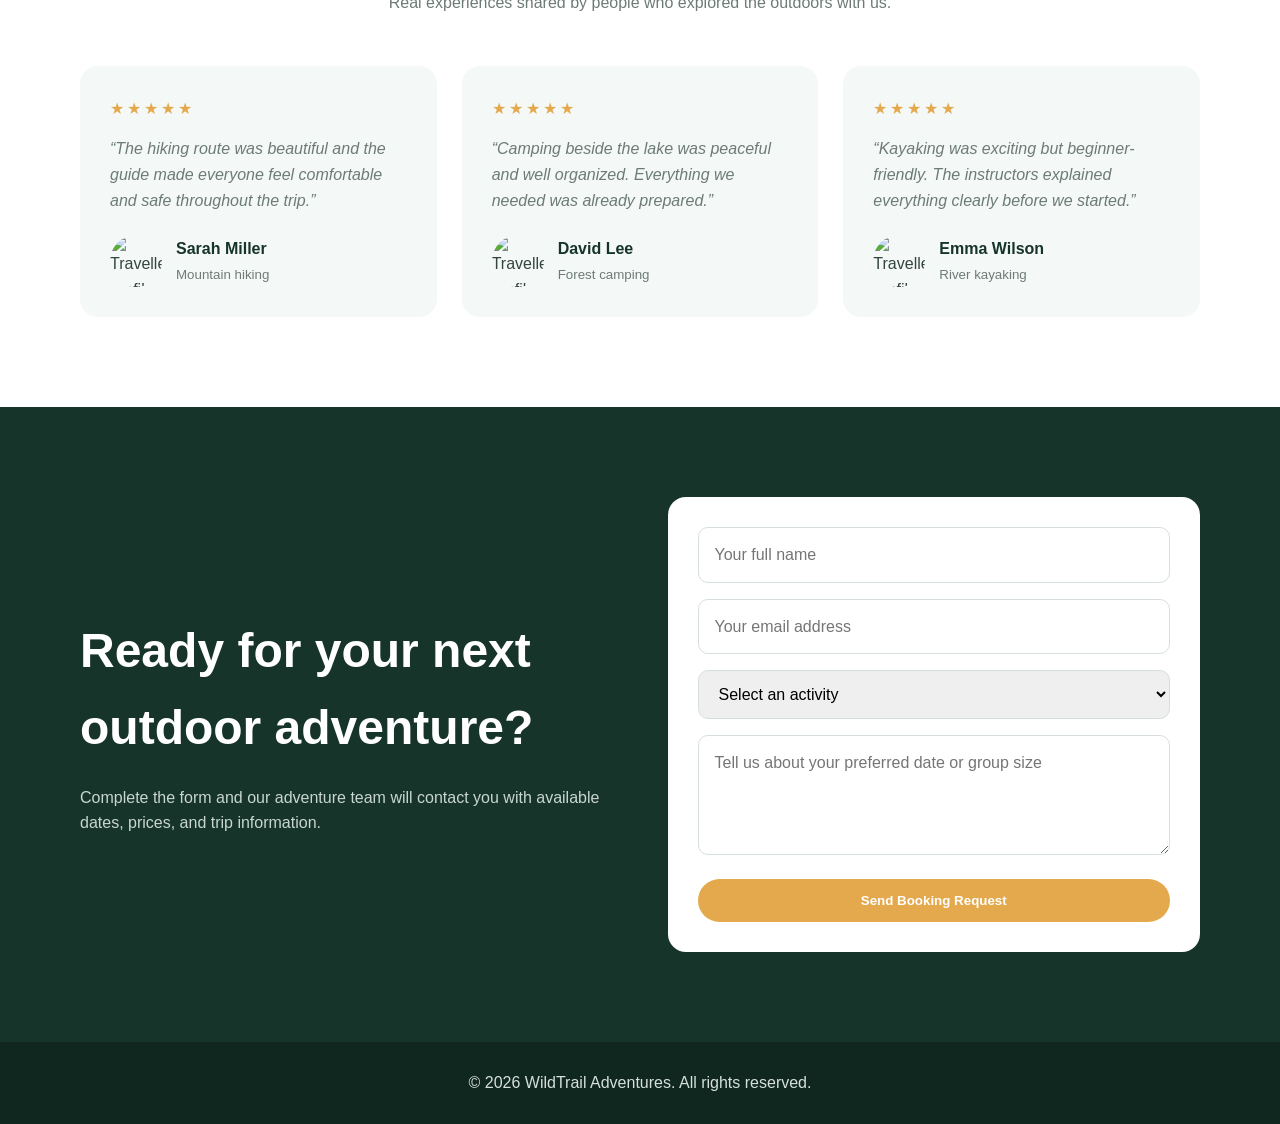
==== commit eed82f7c: "Merge pull request #2 from Sitashma01/blogs Add blogs page and navigation link" ====
--- a/index.html
+++ b/index.html
@@ -595,6 +595,7 @@
 
       <ul class="nav-links" id="navLinks">
         <li><a href="#home">Home</a></li>
+        <li><a href="blogs.html">Blogs</a></li>
         <li><a href="#activities">Activities</a></li>
         <li><a href="#about">About</a></li>
         <li><a href="#reviews">Reviews</a></li>
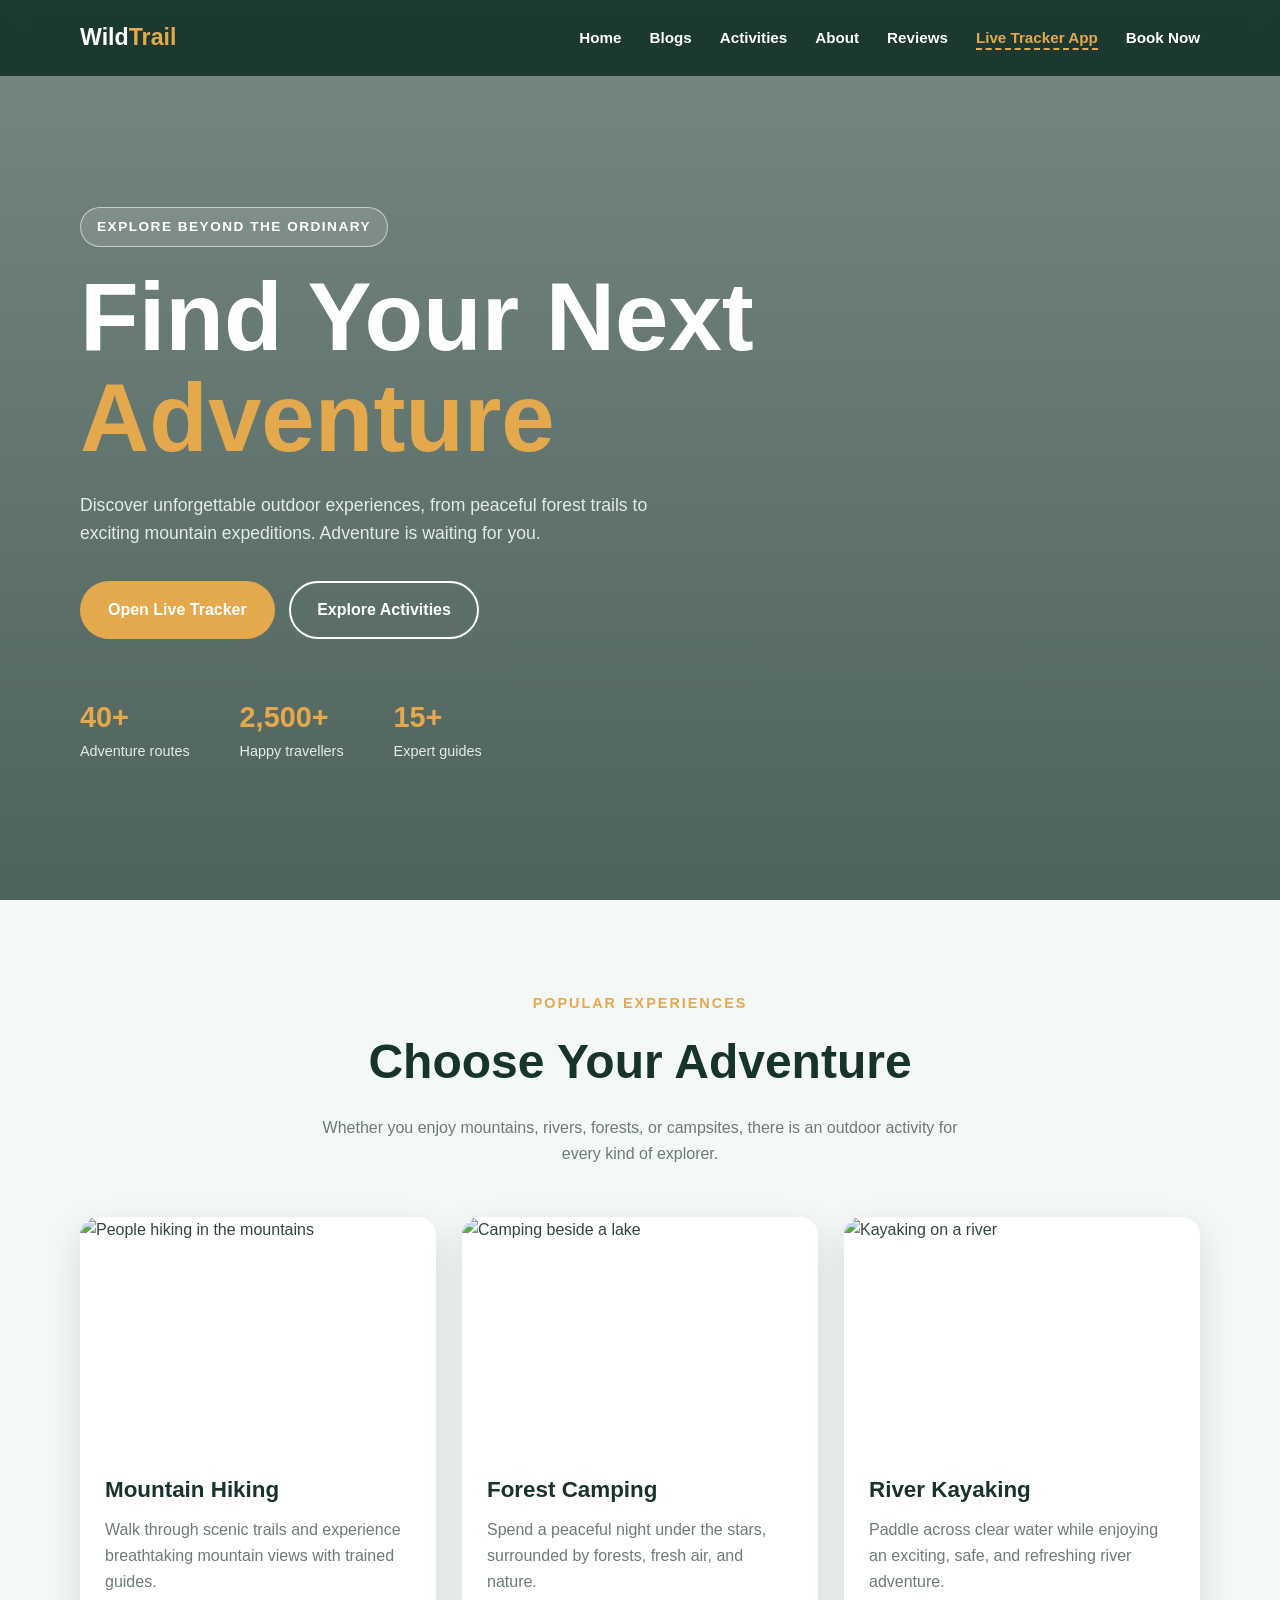
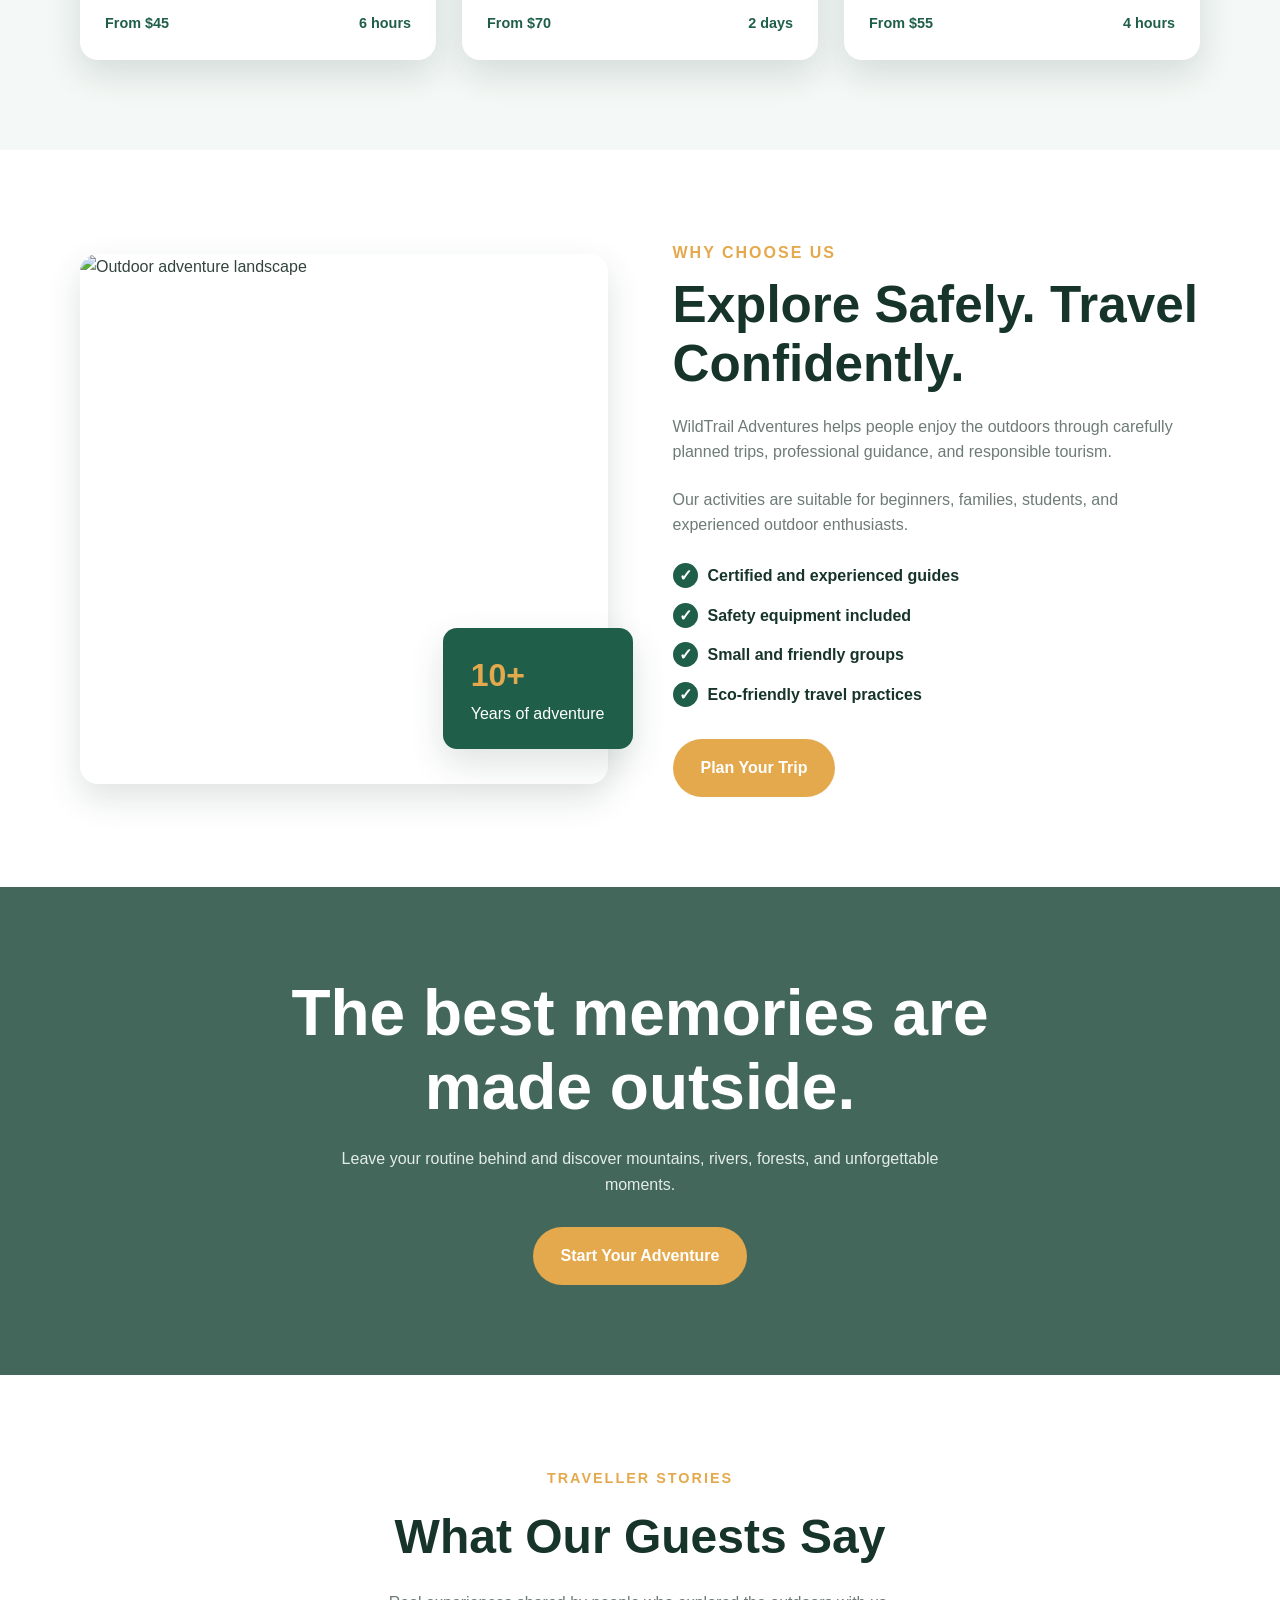
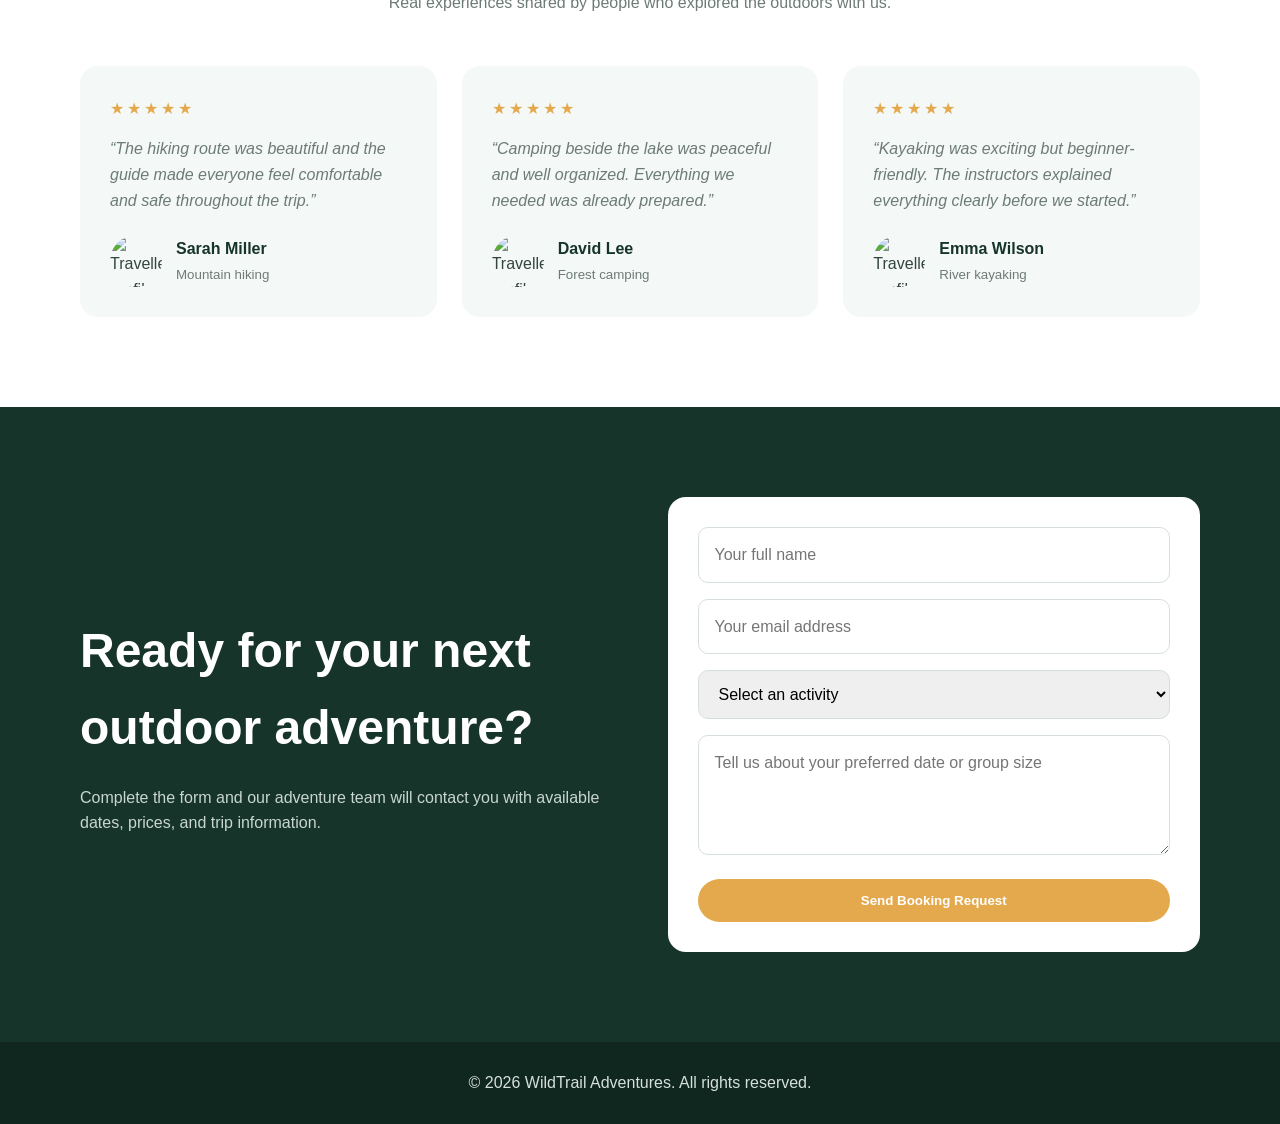
==== commit 4e6c867e: "Merge b240eb8ef967ce724bd2df58a5b96df027bca77d into d34ee6e0e7e38da654c77018f4f2c65c4c272c93" ====
--- a/index.html
+++ b/index.html
@@ -599,6 +599,7 @@
         <li><a href="#activities">Activities</a></li>
         <li><a href="#about">About</a></li>
         <li><a href="#reviews">Reviews</a></li>
+        <li><a href="tracker.html" style="color: var(--secondary); font-weight: 700; border-bottom: 2px dashed var(--secondary); padding-bottom: 2px;">Live Tracker App</a></li>
         <li><a href="#contact">Book Now</a></li>
       </ul>
     </nav>
@@ -623,12 +624,12 @@
           </p>
 
           <div class="hero-buttons">
-            <a href="#activities" class="btn btn-primary">
+            <a href="tracker.html" class="btn btn-primary">
+              Open Live Tracker
+            </a>
+
+            <a href="#activities" class="btn btn-outline">
               Explore Activities
-            </a>
-
-            <a href="#about" class="btn btn-outline">
-              Learn More
             </a>
           </div>
 
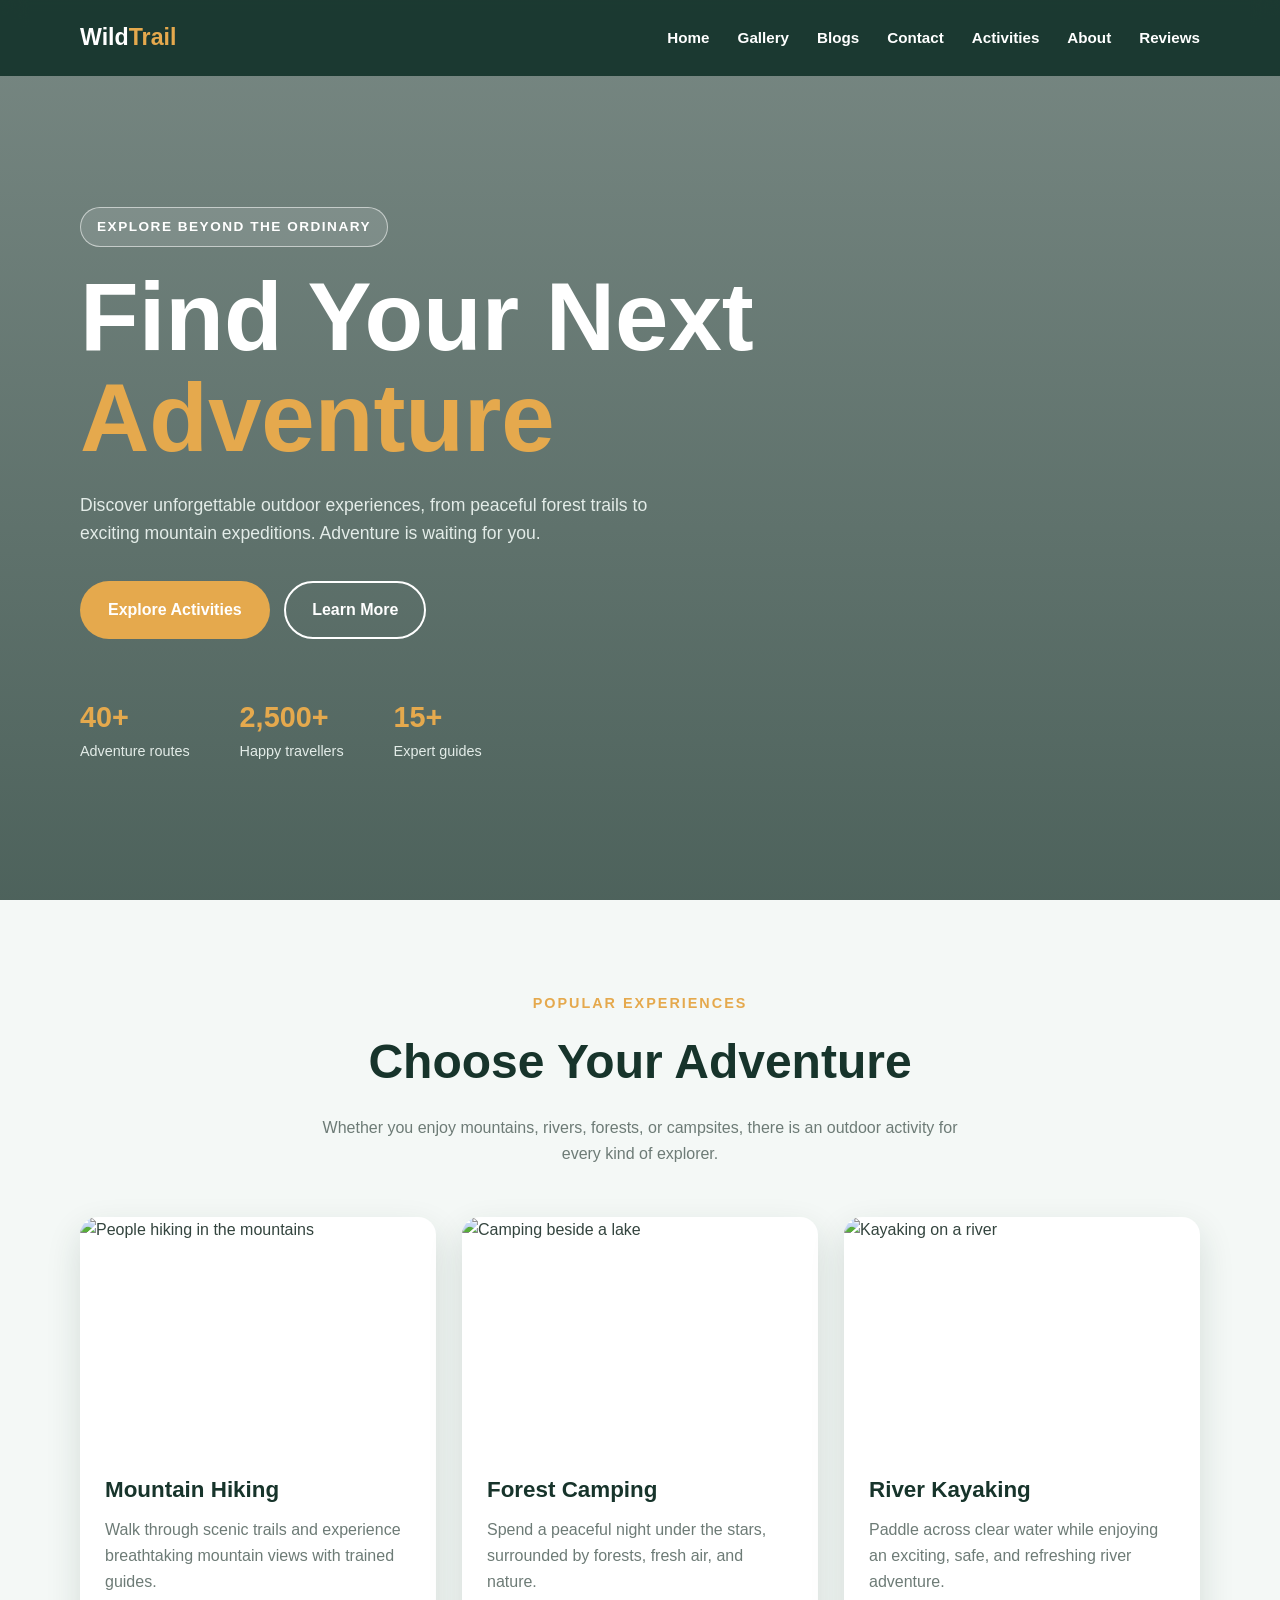
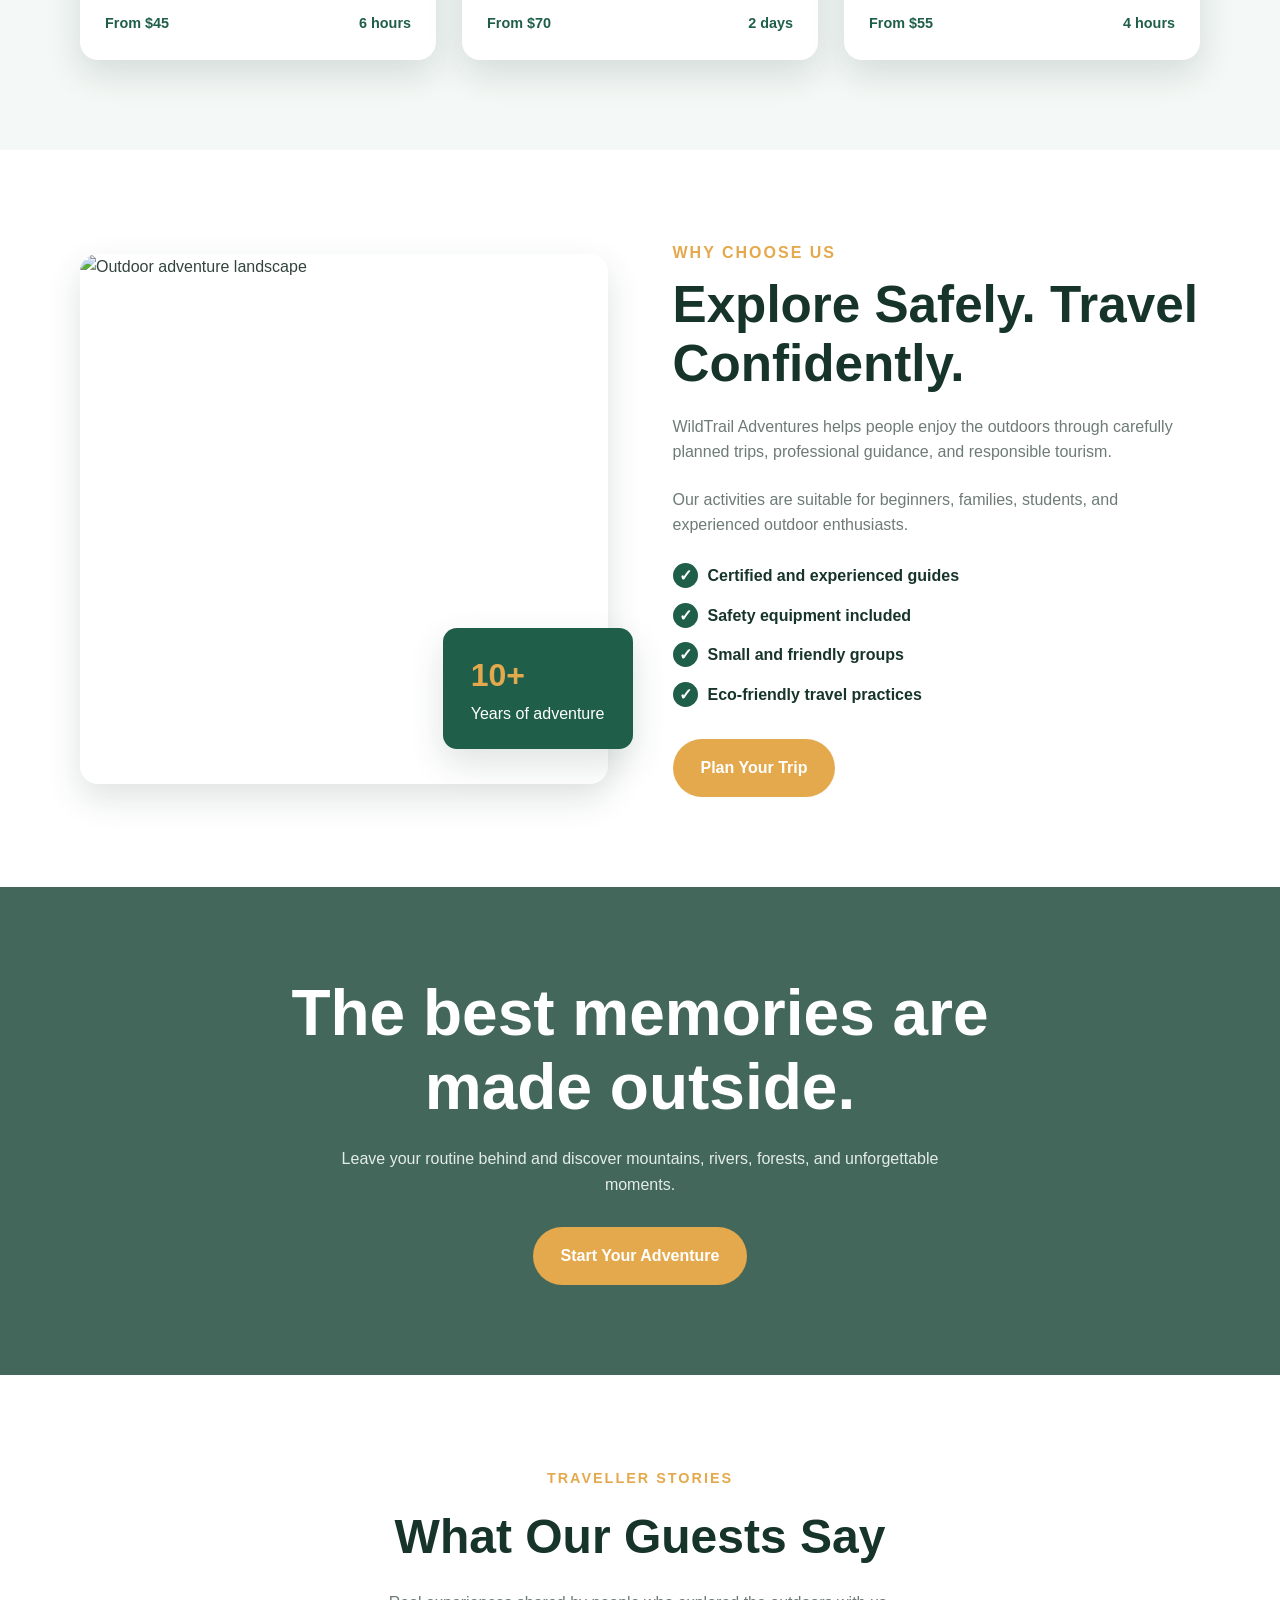
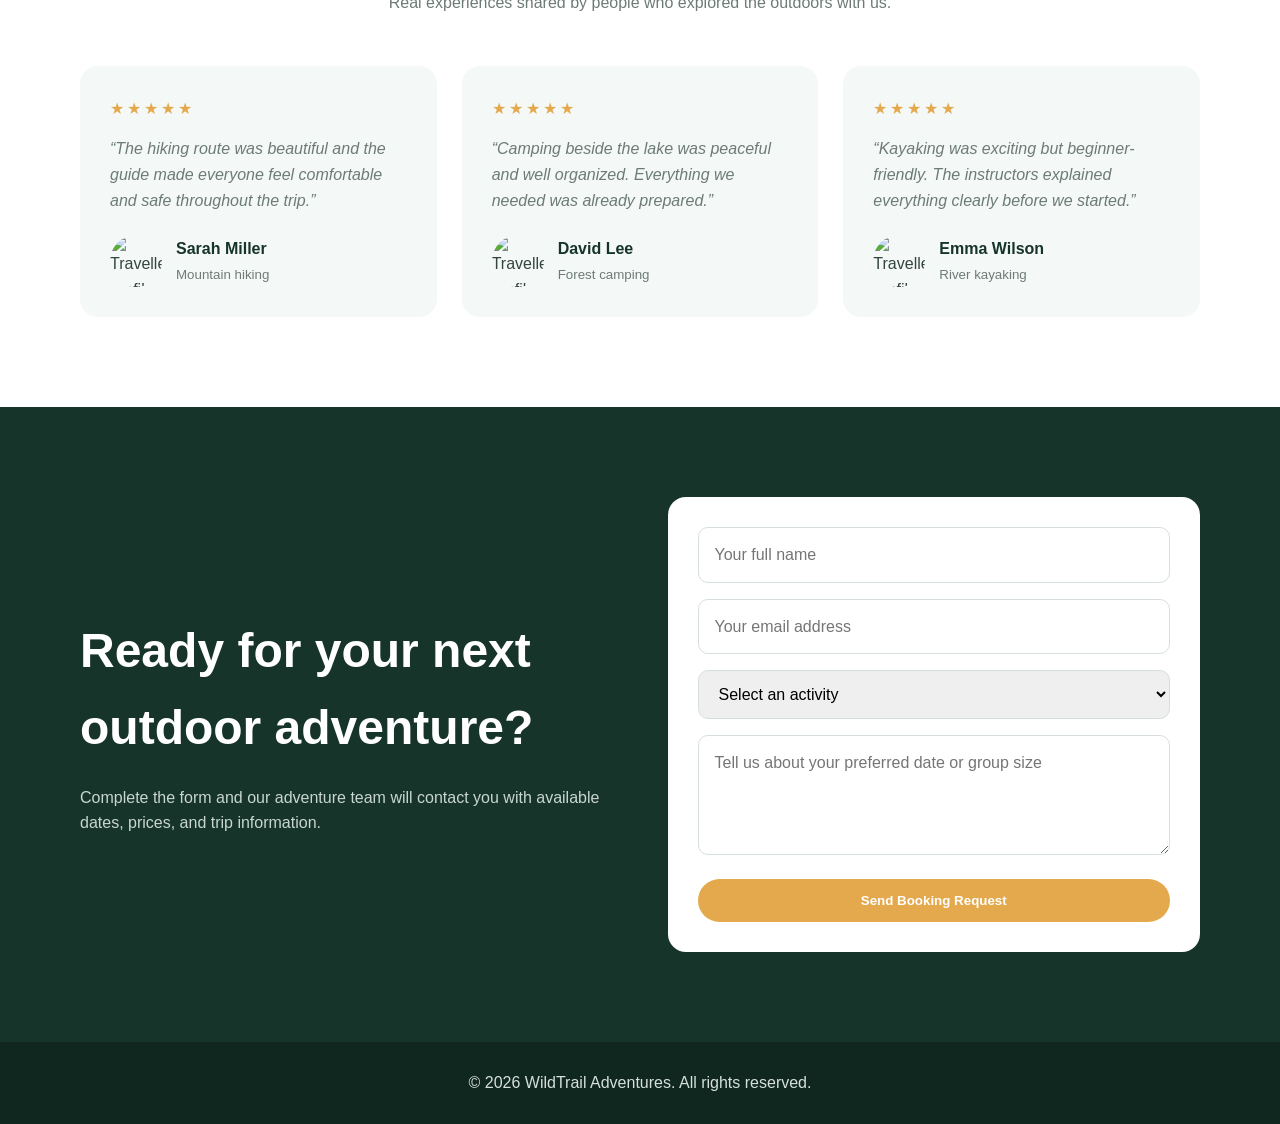
==== commit f1fce73b: "Navigation Links Added" ====
--- a/index.html
+++ b/index.html
@@ -594,13 +594,13 @@
       </button>
 
       <ul class="nav-links" id="navLinks">
-        <li><a href="#home">Home</a></li>
+        <li><a href="index.html">Home</a></li>
+        <li><a href="gallery.html">Gallery</a></li>
         <li><a href="blogs.html">Blogs</a></li>
+        <li><a href="contact.html">Contact</a></li>
         <li><a href="#activities">Activities</a></li>
         <li><a href="#about">About</a></li>
         <li><a href="#reviews">Reviews</a></li>
-        <li><a href="tracker.html" style="color: var(--secondary); font-weight: 700; border-bottom: 2px dashed var(--secondary); padding-bottom: 2px;">Live Tracker App</a></li>
-        <li><a href="#contact">Book Now</a></li>
       </ul>
     </nav>
   </header>
@@ -624,12 +624,12 @@
           </p>
 
           <div class="hero-buttons">
-            <a href="tracker.html" class="btn btn-primary">
-              Open Live Tracker
+            <a href="#activities" class="btn btn-primary">
+              Explore Activities
             </a>
 
-            <a href="#activities" class="btn btn-outline">
-              Explore Activities
+            <a href="#about" class="btn btn-outline">
+              Learn More
             </a>
           </div>
 
